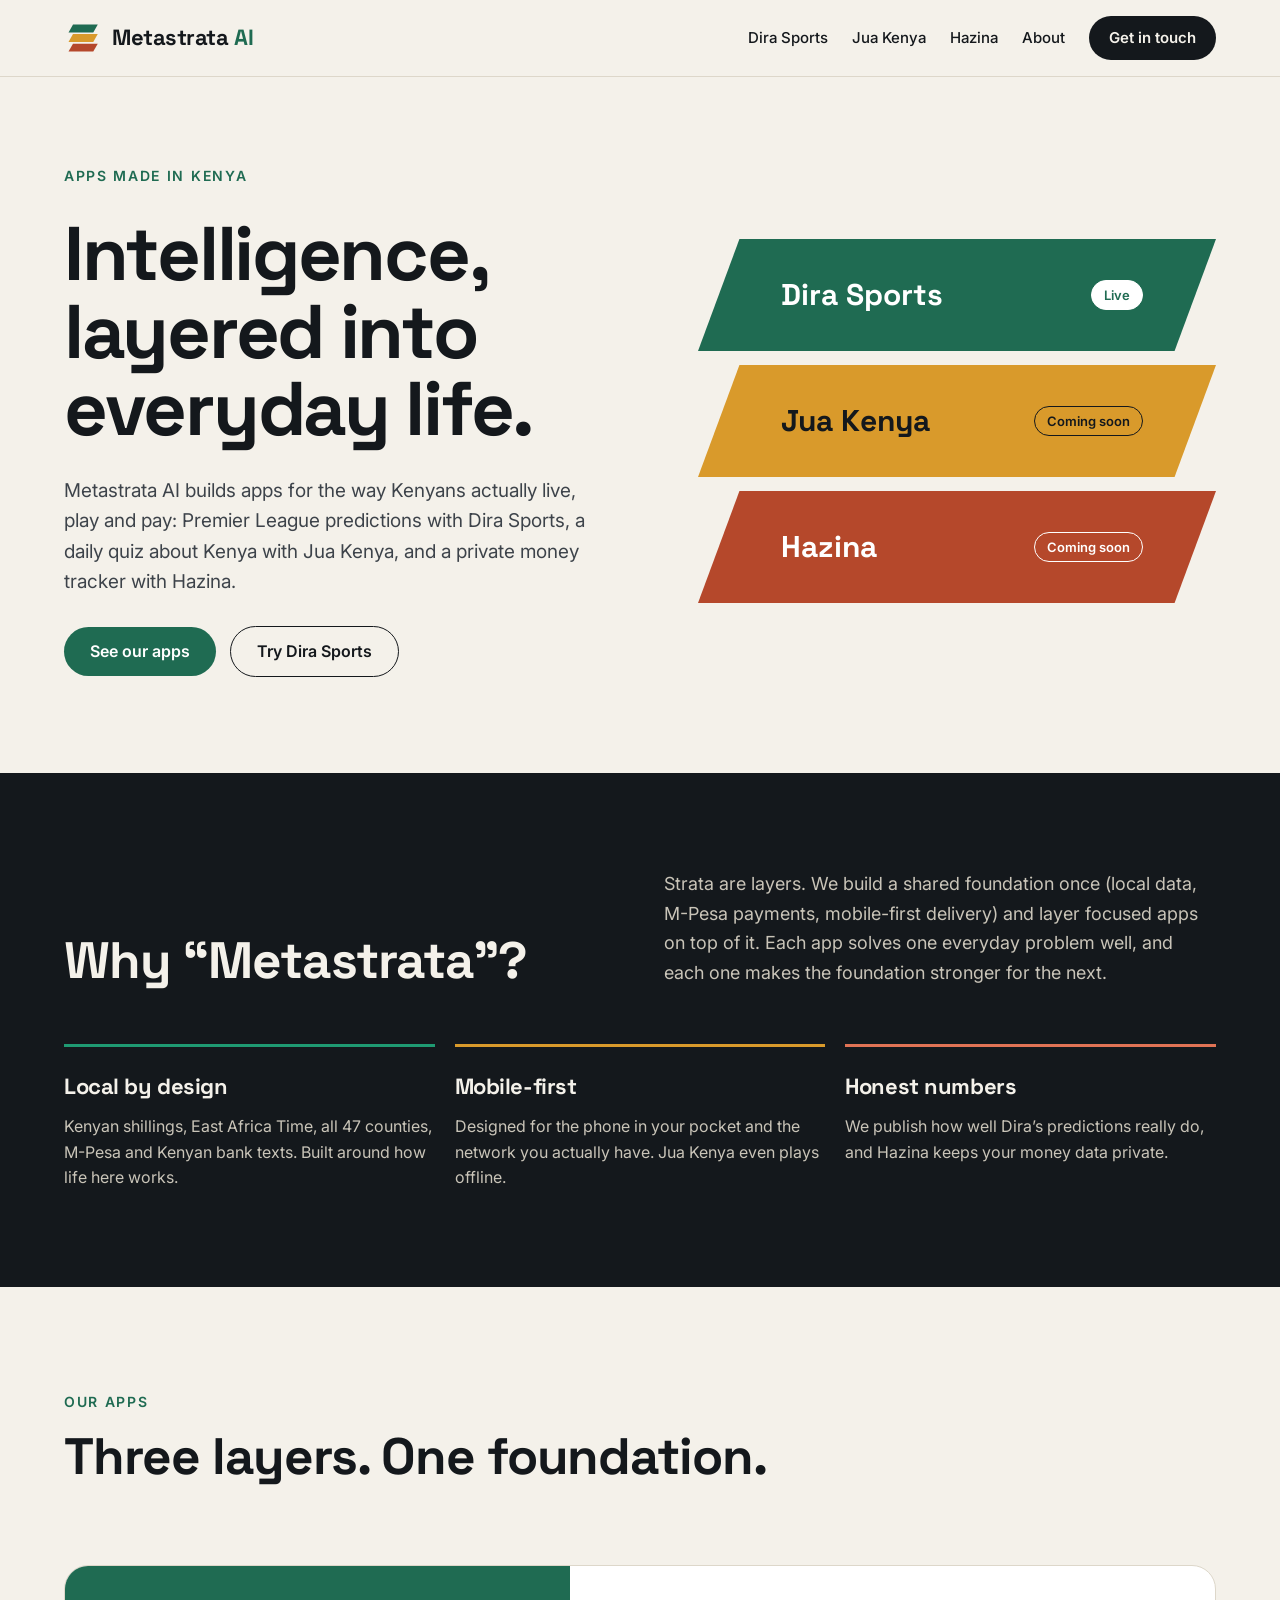
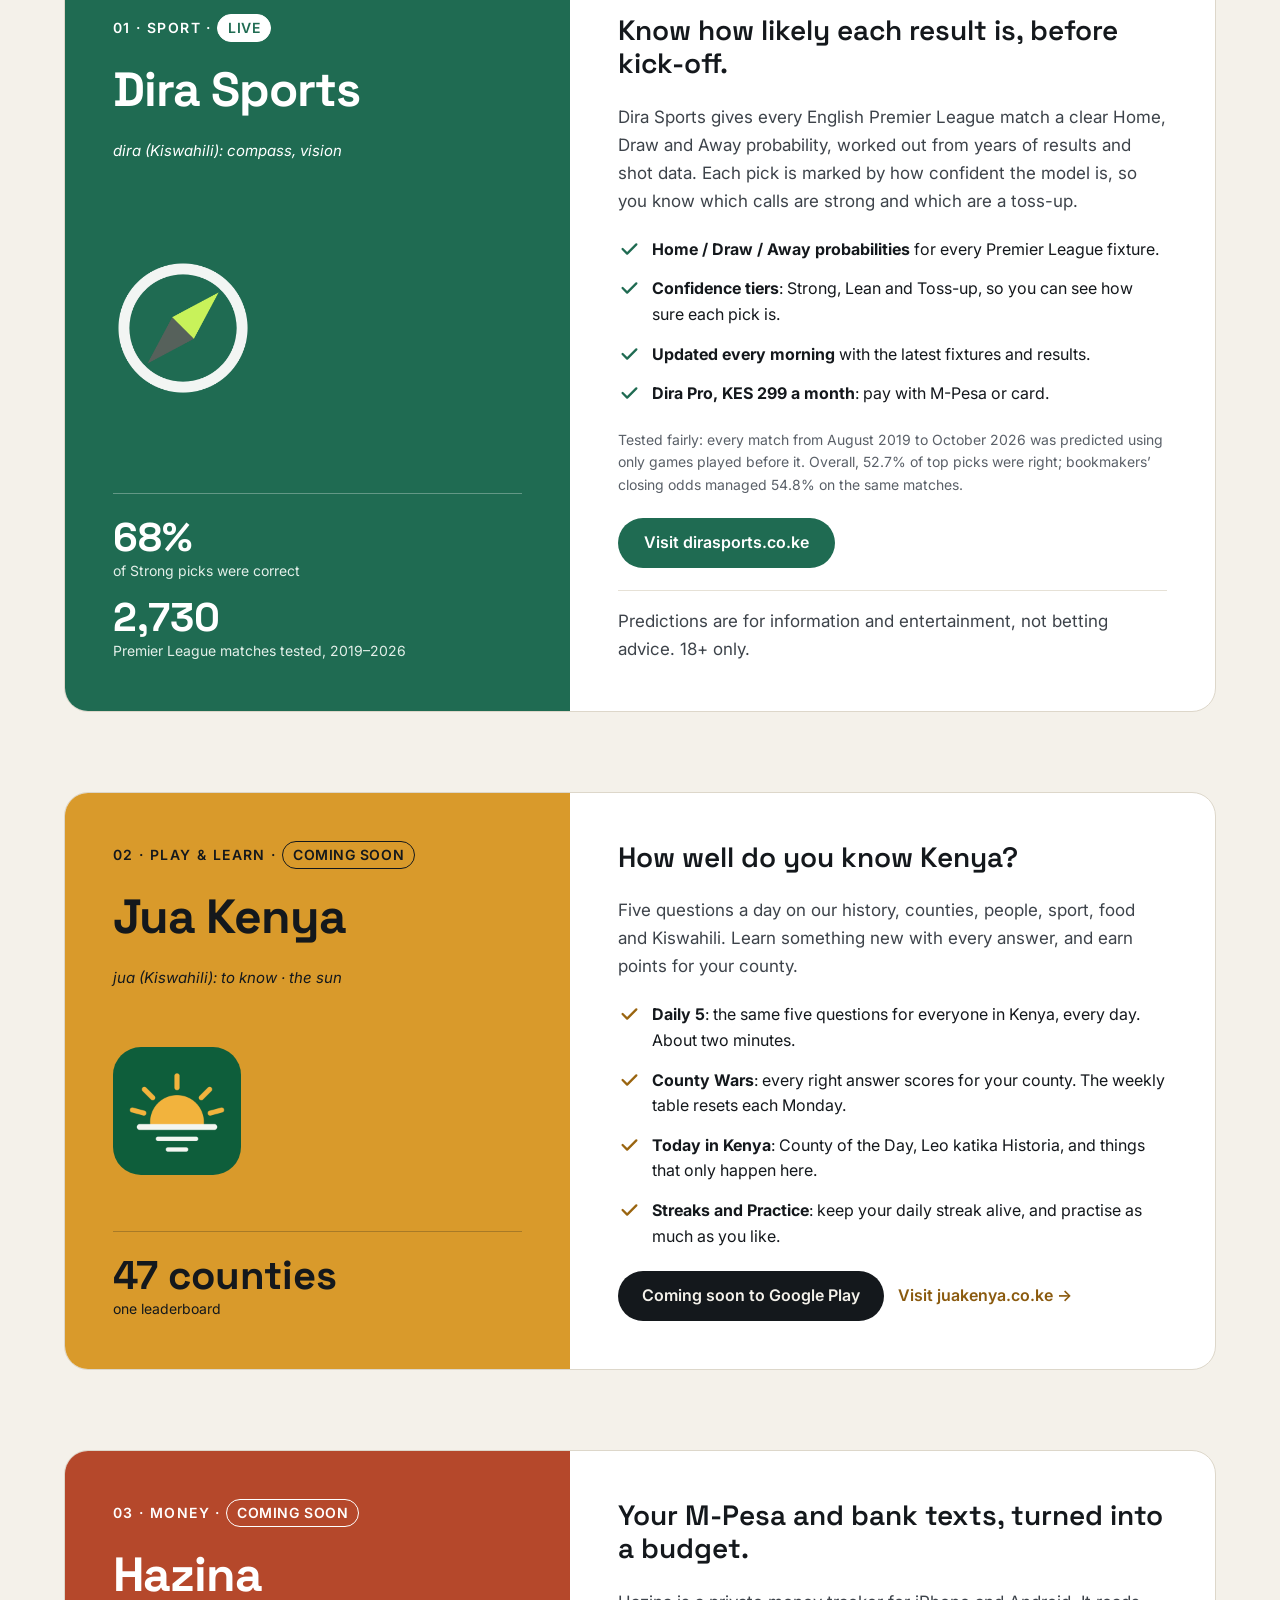
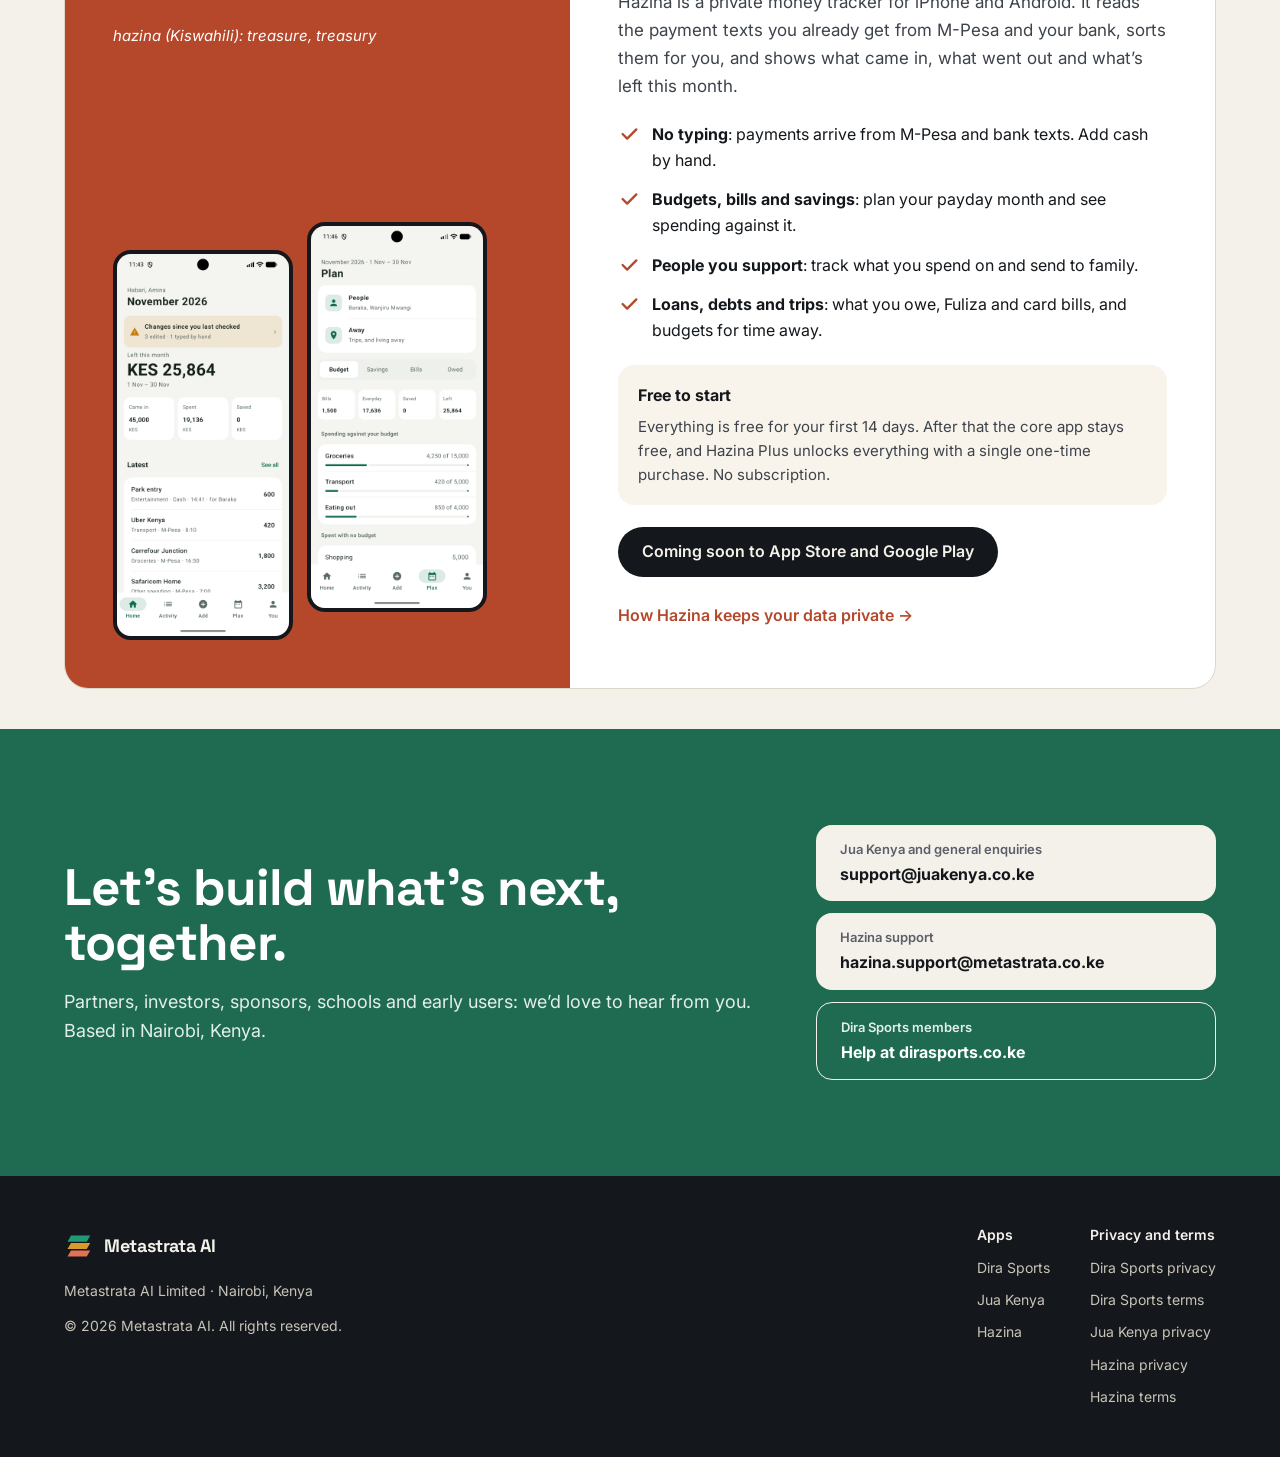
==== index.html @ bf80ac67 "New Metastrata AI homepage: Dira Sports, Jua Kenya and Hazina Co-Authored-By: Claude Opus 5.5 <norep" ====
<!doctype html>
<html lang="en">
<head>
<meta charset="utf-8">
<meta name="viewport" content="width=device-width, initial-scale=1">
<title>Metastrata AI · Apps made in Kenya</title>
<meta name="description" content="Metastrata AI builds apps for the way Kenyans live, play and pay: Dira Sports Premier League predictions, the Jua Kenya daily quiz, and the Hazina money tracker.">
<meta name="theme-color" content="#1F6B52">
<link rel="icon" href="/assets/favicon.svg" type="image/svg+xml">
<link rel="canonical" href="https://metastrata.co.ke/">
<meta property="og:type" content="website">
<meta property="og:site_name" content="Metastrata AI">
<meta property="og:title" content="Metastrata AI · Apps made in Kenya">
<meta property="og:description" content="Dira Sports, Jua Kenya and Hazina: practical apps for everyday life in Kenya.">
<meta property="og:url" content="https://metastrata.co.ke/">
<link rel="preconnect" href="https://fonts.googleapis.com">
<link rel="preconnect" href="https://fonts.gstatic.com" crossorigin>
<link href="https://fonts.googleapis.com/css2?family=Inter:wght@400;500;600&family=Space+Grotesk:wght@500;600;700&display=swap" rel="stylesheet">
<link rel="stylesheet" href="/style.css">
</head>
<body>
<a class="skip" href="#main">Skip to content</a>

<header class="site-header">
  <nav class="wrap nav" aria-label="Main">
    <a class="brand" href="/">
      <svg viewBox="0 0 64 64" width="36" height="36" aria-hidden="true"><polygon points="16,8 60,8 52,22 8,22" fill="#1F6B52"/><polygon points="16,25 60,25 52,39 8,39" fill="#D99A2B"/><polygon points="16,42 60,42 52,56 8,56" fill="#B5482B"/></svg>
      <span>Metastrata<em> AI</em></span>
    </a>
    <div class="nav-links">
      <a class="nav-secondary" href="#dira">Dira Sports</a>
      <a class="nav-secondary" href="#jua">Jua Kenya</a>
      <a class="nav-secondary" href="#hazina">Hazina</a>
      <a class="nav-secondary" href="#about">About</a>
      <a class="btn btn-dark" href="#contact">Get in touch</a>
    </div>
  </nav>
</header>

<main id="main">

<section class="wrap hero">
  <div class="hero-copy">
    <p class="eyebrow">Apps made in Kenya</p>
    <h1>Intelligence, layered into everyday life.</h1>
    <p class="lead">Metastrata AI builds apps for the way Kenyans actually live, play and pay: Premier League predictions with Dira Sports, a daily quiz about Kenya with Jua Kenya, and a private money tracker with Hazina.</p>
    <div class="actions">
      <a class="btn btn-green" href="#products">See our apps</a>
      <a class="btn btn-outline" href="https://www.dirasports.co.ke">Try Dira Sports</a>
    </div>
  </div>
  <nav class="layers" aria-label="Our apps">
    <a class="layer layer-dira" href="#dira"><strong>Dira Sports</strong><small>Live</small></a>
    <a class="layer layer-jua" href="#jua"><strong>Jua Kenya</strong><small>Coming soon</small></a>
    <a class="layer layer-hazina" href="#hazina"><strong>Hazina</strong><small>Coming soon</small></a>
  </nav>
</section>

<section id="about" class="about">
  <div class="wrap">
    <div class="about-top">
      <h2 class="h2">Why “Metastrata”?</h2>
      <p>Strata are layers. We build a shared foundation once (local data, M-Pesa payments, mobile-first delivery) and layer focused apps on top of it. Each app solves one everyday problem well, and each one makes the foundation stronger for the next.</p>
    </div>
    <div class="pillars">
      <div class="pillar" style="border-color:#1F9A72">
        <h3>Local by design</h3>
        <p>Kenyan shillings, East Africa Time, all 47 counties, M-Pesa and Kenyan bank texts. Built around how life here works.</p>
      </div>
      <div class="pillar" style="border-color:#D99A2B">
        <h3>Mobile-first</h3>
        <p>Designed for the phone in your pocket and the network you actually have. Jua Kenya even plays offline.</p>
      </div>
      <div class="pillar" style="border-color:#E07355">
        <h3>Honest numbers</h3>
        <p>We publish how well Dira’s predictions really do, and Hazina keeps your money data private.</p>
      </div>
    </div>
  </div>
</section>

<section id="products" class="wrap products-head">
  <p class="eyebrow">Our apps</p>
  <h2 class="h2">Three layers. One foundation.</h2>
</section>

<section id="dira" class="wrap product dira" aria-labelledby="dira-title">
  <div class="card">
    <div class="card-side">
      <div class="card-title">
        <p class="tag">01 · Sport · <span>Live</span></p>
        <h3 id="dira-title">Dira Sports</h3>
        <p class="meaning">dira (Kiswahili): compass, vision</p>
      </div>
      <img src="/assets/dira-mark.png" alt="Dira Sports compass logo" width="140" height="140">
      <div class="stats">
        <div class="stat"><b>68%</b><span>of Strong picks were correct</span></div>
        <div class="stat"><b>2,730</b><span>Premier League matches tested, 2019–2026</span></div>
      </div>
    </div>
    <div class="card-copy">
      <p class="pitch">Know how likely each result is, before kick-off.</p>
      <p>Dira Sports gives every English Premier League match a clear Home, Draw and Away probability, worked out from years of results and shot data. Each pick is marked by how confident the model is, so you know which calls are strong and which are a toss-up.</p>
      <ul class="ticks">
        <li><svg viewBox="0 0 24 24" width="22" height="22" aria-hidden="true" fill="none" stroke="#1F6B52" stroke-width="2.5" stroke-linecap="round" stroke-linejoin="round"><path d="M5 12l5 5L20 7"/></svg><span><strong>Home / Draw / Away probabilities</strong> for every Premier League fixture.</span></li>
        <li><svg viewBox="0 0 24 24" width="22" height="22" aria-hidden="true" fill="none" stroke="#1F6B52" stroke-width="2.5" stroke-linecap="round" stroke-linejoin="round"><path d="M5 12l5 5L20 7"/></svg><span><strong>Confidence tiers</strong>: Strong, Lean and Toss-up, so you can see how sure each pick is.</span></li>
        <li><svg viewBox="0 0 24 24" width="22" height="22" aria-hidden="true" fill="none" stroke="#1F6B52" stroke-width="2.5" stroke-linecap="round" stroke-linejoin="round"><path d="M5 12l5 5L20 7"/></svg><span><strong>Updated every morning</strong> with the latest fixtures and results.</span></li>
        <li><svg viewBox="0 0 24 24" width="22" height="22" aria-hidden="true" fill="none" stroke="#1F6B52" stroke-width="2.5" stroke-linecap="round" stroke-linejoin="round"><path d="M5 12l5 5L20 7"/></svg><span><strong>Dira Pro, KES 299 a month</strong>: pay with M-Pesa or card.</span></li>
      </ul>
      <p class="fine">Tested fairly: every match from August 2019 to October 2026 was predicted using only games played before it. Overall, 52.7% of top picks were right; bookmakers’ closing odds managed 54.8% on the same matches.</p>
      <div class="actions"><a class="btn btn-green" href="https://www.dirasports.co.ke">Visit dirasports.co.ke</a></div>
      <p class="disclaimer">Predictions are for information and entertainment, not betting advice. 18+ only.</p>
    </div>
  </div>
</section>

<section id="jua" class="wrap product jua" aria-labelledby="jua-title">
  <div class="card">
    <div class="card-side">
      <div class="card-title">
        <p class="tag">02 · Play &amp; learn · <span>Coming soon</span></p>
        <h3 id="jua-title">Jua Kenya</h3>
        <p class="meaning">jua (Kiswahili): to know · the sun</p>
      </div>
      <img src="/assets/jua-icon.png" alt="Jua Kenya app icon: a sun rising over the horizon" width="128" height="128" style="border-radius:28px">
      <div class="stats"><div class="stat"><b>47 counties</b><span>one leaderboard</span></div></div>
    </div>
    <div class="card-copy">
      <p class="pitch">How well do you know Kenya?</p>
      <p>Five questions a day on our history, counties, people, sport, food and Kiswahili. Learn something new with every answer, and earn points for your county.</p>
      <ul class="ticks">
        <li><svg viewBox="0 0 24 24" width="22" height="22" aria-hidden="true" fill="none" stroke="#9A6510" stroke-width="2.5" stroke-linecap="round" stroke-linejoin="round"><path d="M5 12l5 5L20 7"/></svg><span><strong>Daily 5</strong>: the same five questions for everyone in Kenya, every day. About two minutes.</span></li>
        <li><svg viewBox="0 0 24 24" width="22" height="22" aria-hidden="true" fill="none" stroke="#9A6510" stroke-width="2.5" stroke-linecap="round" stroke-linejoin="round"><path d="M5 12l5 5L20 7"/></svg><span><strong>County Wars</strong>: every right answer scores for your county. The weekly table resets each Monday.</span></li>
        <li><svg viewBox="0 0 24 24" width="22" height="22" aria-hidden="true" fill="none" stroke="#9A6510" stroke-width="2.5" stroke-linecap="round" stroke-linejoin="round"><path d="M5 12l5 5L20 7"/></svg><span><strong>Today in Kenya</strong>: County of the Day, Leo katika Historia, and things that only happen here.</span></li>
        <li><svg viewBox="0 0 24 24" width="22" height="22" aria-hidden="true" fill="none" stroke="#9A6510" stroke-width="2.5" stroke-linecap="round" stroke-linejoin="round"><path d="M5 12l5 5L20 7"/></svg><span><strong>Streaks and Practice</strong>: keep your daily streak alive, and practise as much as you like.</span></li>
      </ul>
      <div class="actions">
        <span class="pill-static">Coming soon to Google Play</span>
        <a class="link-arrow" href="https://juakenya.co.ke">Visit juakenya.co.ke →</a>
      </div>
    </div>
  </div>
</section>

<section id="hazina" class="wrap product hazina" aria-labelledby="hazina-title">
  <div class="card">
    <div class="card-side">
      <div class="card-title">
        <p class="tag">03 · Money · <span>Coming soon</span></p>
        <h3 id="hazina-title">Hazina</h3>
        <p class="meaning">hazina (Kiswahili): treasure, treasury</p>
      </div>
      <div class="phones">
        <img src="/assets/hazina-home.png" alt="Hazina home screen: money left this month, money in, spent and saved, and the latest payments" width="450" height="1000" loading="lazy">
        <img src="/assets/hazina-plan.png" alt="Hazina plan screen: spending against budgets for groceries, transport and eating out" width="450" height="1000" loading="lazy">
      </div>
    </div>
    <div class="card-copy">
      <p class="pitch">Your M-Pesa and bank texts, turned into a budget.</p>
      <p>Hazina is a private money tracker for iPhone and Android. It reads the payment texts you already get from M-Pesa and your bank, sorts them for you, and shows what came in, what went out and what’s left this month.</p>
      <ul class="ticks">
        <li><svg viewBox="0 0 24 24" width="22" height="22" aria-hidden="true" fill="none" stroke="#B5482B" stroke-width="2.5" stroke-linecap="round" stroke-linejoin="round"><path d="M5 12l5 5L20 7"/></svg><span><strong>No typing</strong>: payments arrive from M-Pesa and bank texts. Add cash by hand.</span></li>
        <li><svg viewBox="0 0 24 24" width="22" height="22" aria-hidden="true" fill="none" stroke="#B5482B" stroke-width="2.5" stroke-linecap="round" stroke-linejoin="round"><path d="M5 12l5 5L20 7"/></svg><span><strong>Budgets, bills and savings</strong>: plan your payday month and see spending against it.</span></li>
        <li><svg viewBox="0 0 24 24" width="22" height="22" aria-hidden="true" fill="none" stroke="#B5482B" stroke-width="2.5" stroke-linecap="round" stroke-linejoin="round"><path d="M5 12l5 5L20 7"/></svg><span><strong>People you support</strong>: track what you spend on and send to family.</span></li>
        <li><svg viewBox="0 0 24 24" width="22" height="22" aria-hidden="true" fill="none" stroke="#B5482B" stroke-width="2.5" stroke-linecap="round" stroke-linejoin="round"><path d="M5 12l5 5L20 7"/></svg><span><strong>Loans, debts and trips</strong>: what you owe, Fuliza and card bills, and budgets for time away.</span></li>
      </ul>
      <div class="note-box">
        <p><strong>Free to start</strong></p>
        <p>Everything is free for your first 14 days. After that the core app stays free, and Hazina Plus unlocks everything with a single one-time purchase. No subscription.</p>
      </div>
      <div class="actions">
        <span class="pill-static">Coming soon to App Store and Google Play</span>
        <a class="link-arrow" href="/hazina/privacy/">How Hazina keeps your data private →</a>
      </div>
    </div>
  </div>
</section>

<section id="contact" class="contact">
  <div class="wrap">
    <div class="contact-copy">
      <h2 class="h2">Let’s build what’s next, together.</h2>
      <p>Partners, investors, sponsors, schools and early users: we’d love to hear from you. Based in Nairobi, Kenya.</p>
    </div>
    <div class="contact-list">
      <a class="contact-item" href="mailto:support@juakenya.co.ke"><span>Jua Kenya and general enquiries</span><b>support@juakenya.co.ke</b></a>
      <a class="contact-item" href="mailto:hazina.support@metastrata.co.ke"><span>Hazina support</span><b>hazina.support@metastrata.co.ke</b></a>
      <a class="contact-item ghost" href="https://www.dirasports.co.ke"><span>Dira Sports members</span><b>Help at dirasports.co.ke</b></a>
    </div>
  </div>
</section>

</main>

<footer class="site-footer">
  <div class="wrap">
    <div class="foot-col foot-brand">
      <a class="brand" href="/">
        <svg viewBox="0 0 64 64" width="28" height="28" aria-hidden="true"><polygon points="16,8 60,8 52,22 8,22" fill="#1F9A72"/><polygon points="16,25 60,25 52,39 8,39" fill="#D99A2B"/><polygon points="16,42 60,42 52,56 8,56" fill="#E07355"/></svg>
        <span>Metastrata AI</span>
      </a>
      <p>Metastrata AI Limited · Nairobi, Kenya</p>
      <p>© <span id="year">2026</span> Metastrata AI. All rights reserved.</p>
    </div>
    <nav class="foot-col" aria-label="Apps">
      <h2>Apps</h2>
      <a href="https://www.dirasports.co.ke">Dira Sports</a>
      <a href="https://juakenya.co.ke">Jua Kenya</a>
      <a href="#hazina">Hazina</a>
    </nav>
    <nav class="foot-col" aria-label="Privacy and terms">
      <h2>Privacy and terms</h2>
      <a href="https://www.dirasports.co.ke/privacy">Dira Sports privacy</a>
      <a href="https://www.dirasports.co.ke/terms">Dira Sports terms</a>
      <a href="https://juakenya.co.ke/privacy">Jua Kenya privacy</a>
      <a href="/hazina/privacy/">Hazina privacy</a>
      <a href="/hazina/terms/">Hazina terms</a>
    </nav>
  </div>
</footer>

<script>document.getElementById('year').textContent = new Date().getFullYear();</script>
</body>
</html>
---- style.css ----
:root {
  --ink: #14181C;
  --body: #3D434A;
  --muted: #5A6068;
  --paper: #F4F1EA;
  --card: #FFFFFF;
  --line: #DDD7CA;
  --green: #1F6B52;
  --green-light: #1F9A72;
  --amber: #D99A2B;
  --amber-ink: #8A5A0E;
  --clay: #B5482B;
  --clay-light: #E07355;
  --night: #14181C;
  --night-text: #C9C4B8;
  --mint: #E3EFE9;
  --display: "Space Grotesk", system-ui, sans-serif;
}

* { box-sizing: border-box; }
html { scroll-behavior: smooth; }
body {
  margin: 0;
  background: var(--paper);
  color: var(--ink);
  font: 16px/1.6 Inter, system-ui, -apple-system, "Segoe UI", Roboto, sans-serif;
  -webkit-font-smoothing: antialiased;
}
img { max-width: 100%; display: block; }
a { color: var(--ink); }
a:hover { color: var(--green); }
h1, h2, h3 { font-family: var(--display); margin: 0; letter-spacing: -0.02em; }
p { margin: 0; }
:focus-visible { outline: 3px solid var(--amber); outline-offset: 3px; }

.wrap { max-width: 1200px; margin: 0 auto; padding-left: 24px; padding-right: 24px; }
.eyebrow { font-size: 14px; font-weight: 600; letter-spacing: 0.12em; text-transform: uppercase; color: var(--green); }
.h2 { font-weight: 700; font-size: clamp(34px, 4vw, 52px); line-height: 1.08; }

.skip { position: absolute; left: -9999px; top: 8px; background: var(--ink); color: var(--paper); padding: 10px 16px; border-radius: 8px; z-index: 10; }
.skip:focus { left: 16px; }

/* Buttons */
.btn { display: inline-flex; align-items: center; min-height: 48px; padding: 12px 26px; border-radius: 999px; font-weight: 600; text-decoration: none; }
.btn-green { background: var(--green); color: #fff; }
.btn-green:hover { background: #18573F; color: #fff; }
.btn-outline { border: 1.5px solid var(--ink); }
.btn-dark { background: var(--ink); color: var(--paper); }
.btn-dark:hover { color: #fff; background: #000; }
.pill-static { display: inline-flex; align-items: center; min-height: 48px; padding: 12px 24px; border-radius: 999px; font-weight: 600; background: var(--ink); color: var(--paper); }
.link-arrow { font-weight: 600; text-decoration: none; padding: 12px 0; }

/* Header */
.site-header { border-bottom: 1px solid var(--line); }
.nav { display: flex; flex-wrap: wrap; align-items: center; justify-content: space-between; gap: 16px; padding-top: 16px; padding-bottom: 16px; }
.brand { display: flex; align-items: center; gap: 12px; text-decoration: none; min-height: 44px; }
.brand span { font-family: var(--display); font-weight: 700; font-size: 22px; letter-spacing: -0.02em; }
.brand em { font-style: normal; color: var(--green); }
.nav-links { display: flex; flex-wrap: wrap; align-items: center; gap: 24px; font-size: 15px; font-weight: 500; }
.nav-links a { text-decoration: none; }
.nav-links .btn { min-height: 44px; padding: 10px 20px; }

/* Hero */
.hero { display: flex; flex-wrap: wrap; align-items: center; gap: 56px; padding-top: 88px; padding-bottom: 96px; }
.hero-copy { flex: 1 1 480px; min-width: 0; display: flex; flex-direction: column; gap: 28px; }
.hero h1 { font-weight: 700; font-size: clamp(44px, 6vw, 76px); line-height: 1.02; letter-spacing: -0.03em; }
.lead { font-size: 19px; color: var(--body); max-width: 540px; }
.actions { display: flex; flex-wrap: wrap; gap: 14px; align-items: center; }
.layers { flex: 1 1 420px; min-width: 0; display: flex; flex-direction: column; gap: 14px; }
.layer {
  display: flex; justify-content: space-between; align-items: center; gap: 12px;
  padding: 32px 14% 32px 16%; text-decoration: none;
  clip-path: polygon(8% 0, 100% 0, 92% 100%, 0 100%);
  transition: transform .2s ease;
}
.layer:hover { transform: translateX(6px); }
.layer strong { font-family: var(--display); font-weight: 700; font-size: 30px; }
.layer small { font-size: 13px; font-weight: 600; padding: 4px 12px; border-radius: 999px; border: 1.5px solid currentColor; white-space: nowrap; }
.layer-dira, .layer-dira:hover { background: var(--green); color: #fff; }
.layer-dira small { background: #fff; color: var(--green); border-color: #fff; }
.layer-jua, .layer-jua:hover { background: var(--amber); color: var(--ink); }
.layer-hazina, .layer-hazina:hover { background: var(--clay); color: #fff; }

/* About */
.about { background: var(--night); color: var(--paper); }
.about .wrap { padding-top: 96px; padding-bottom: 96px; display: flex; flex-direction: column; gap: 56px; }
.about-top { display: flex; flex-wrap: wrap; gap: 48px; align-items: flex-end; }
.about-top > * { flex: 1 1 420px; }
.about-top p { font-size: 18px; line-height: 1.65; color: var(--night-text); }
.pillars { display: flex; flex-wrap: wrap; gap: 20px; }
.pillar { flex: 1 1 280px; border-top: 3px solid; padding-top: 22px; display: flex; flex-direction: column; gap: 10px; }
.pillar h3 { font-size: 22px; }
.pillar p { color: var(--night-text); }

/* Products */
.products-head { padding-top: 104px; padding-bottom: 40px; display: flex; flex-direction: column; gap: 16px; }
.product { padding-top: 40px; padding-bottom: 40px; scroll-margin-top: 16px; }
.product:last-of-type { padding-bottom: 104px; }
.card { display: flex; flex-wrap: wrap; border-radius: 24px; overflow: hidden; background: var(--card); border: 1px solid var(--line); }
.card-side { flex: 1 1 380px; min-width: 0; padding: 48px; display: flex; flex-direction: column; justify-content: space-between; gap: 40px; }
.card-side .tag { font-size: 14px; font-weight: 600; letter-spacing: 0.1em; text-transform: uppercase; }
.card-side .tag span { display: inline-block; padding: 2px 10px; border-radius: 999px; border: 1.5px solid currentColor; letter-spacing: 0.04em; }
.card-side h3 { font-weight: 700; font-size: 48px; }
.card-side .meaning { font-size: 15px; font-style: italic; }
.card-title { display: flex; flex-direction: column; gap: 10px; }
.stat { display: flex; flex-direction: column; gap: 2px; }
.stat b { font-family: var(--display); font-weight: 700; font-size: 40px; line-height: 1; }
.stat span { font-size: 14px; }
.stats { display: flex; flex-direction: column; gap: 16px; padding-top: 24px; border-top: 1px solid rgba(255,255,255,.3); }
.card-copy { flex: 1 1 520px; min-width: 0; padding: 48px; display: flex; flex-direction: column; gap: 22px; }
.card-copy .pitch { font-family: var(--display); font-weight: 600; font-size: 28px; line-height: 1.2; }
.card-copy > p:not(.pitch):not(.fine) { font-size: 17px; line-height: 1.65; color: var(--body); }
.ticks { margin: 0; padding: 0; list-style: none; display: flex; flex-direction: column; gap: 14px; }
.ticks li { display: flex; gap: 12px; align-items: flex-start; }
.ticks svg { flex: none; margin-top: 1px; }
.fine { font-size: 14px; color: var(--muted); }
.disclaimer { font-size: 13px; color: var(--muted); border-top: 1px solid #E6E1D6; padding-top: 16px; }
.note-box { background: #F8F4EC; border-radius: 16px; padding: 18px 20px; display: flex; flex-direction: column; gap: 6px; }
.note-box p:last-child { font-size: 15px; color: var(--body); }

.dira .card-side { background: var(--green); color: #fff; }
.dira .card-side .tag span { background: #fff; color: var(--green); border-color: #fff; }
.dira .stat span { color: var(--mint); }
.jua .card-side { background: var(--amber); color: var(--ink); }
.jua .stats { border-top-color: rgba(20,24,28,.25); }
.jua .link-arrow { color: var(--amber-ink); }
.hazina .card-side { background: var(--clay); color: #fff; gap: 32px; }
.hazina .link-arrow { color: var(--clay); }
.phones { display: flex; gap: 14px; align-items: flex-end; }
.phones img { width: 48%; max-width: 180px; height: auto; border-radius: 18px; border: 4px solid var(--ink); background: var(--ink); }
.phones img + img { margin-bottom: 28px; }

/* Contact */
.contact { background: var(--green); color: #fff; }
.contact .wrap { padding-top: 96px; padding-bottom: 96px; display: flex; flex-wrap: wrap; gap: 48px; align-items: center; justify-content: space-between; }
.contact-copy { flex: 1 1 520px; min-width: 0; display: flex; flex-direction: column; gap: 18px; }
.contact-copy p { font-size: 18px; color: var(--mint); }
.contact-list { flex: 0 1 400px; min-width: 0; display: flex; flex-direction: column; gap: 12px; }
.contact-item { display: flex; flex-direction: column; gap: 2px; padding: 14px 24px; border-radius: 16px; text-decoration: none; background: var(--paper); color: var(--ink); }
.contact-item:hover { background: #fff; color: var(--ink); }
.contact-item span { font-size: 13px; font-weight: 600; color: var(--muted); }
.contact-item b { overflow-wrap: anywhere; }
.contact-item.ghost { background: transparent; border: 1.5px solid var(--paper); color: #fff; }
.contact-item.ghost:hover { background: rgba(255,255,255,.08); color: #fff; }
.contact-item.ghost span { color: var(--mint); }

/* Footer */
.site-footer { background: var(--night); color: var(--night-text); font-size: 14px; }
.site-footer .wrap { padding-top: 48px; padding-bottom: 48px; display: flex; flex-wrap: wrap; gap: 40px; justify-content: space-between; }
.site-footer a { color: var(--night-text); text-decoration: none; }
.site-footer a:hover { color: #fff; text-decoration: underline; }
.foot-col { display: flex; flex-direction: column; gap: 10px; }
.foot-col h2 { font-family: inherit; font-size: 14px; font-weight: 600; letter-spacing: 0; color: var(--paper); }
.foot-brand { flex: 1 1 260px; gap: 12px; }
.foot-brand .brand span { font-size: 18px; color: var(--paper); }

@media (max-width: 760px) {
  .nav-links .nav-secondary { display: none; }
  .hero { padding-top: 56px; padding-bottom: 64px; gap: 40px; }
  .card-side, .card-copy { padding: 28px 22px; }
  .card-side h3 { font-size: 40px; }
  .card-copy .pitch { font-size: 24px; }
  .layer { padding-top: 24px; padding-bottom: 24px; }
  .layer strong { font-size: 24px; }
  .about .wrap, .contact .wrap { padding-top: 64px; padding-bottom: 64px; }
  .products-head { padding-top: 72px; }
}

@media (prefers-reduced-motion: reduce) {
  html { scroll-behavior: auto; }
  .layer { transition: none; }
}
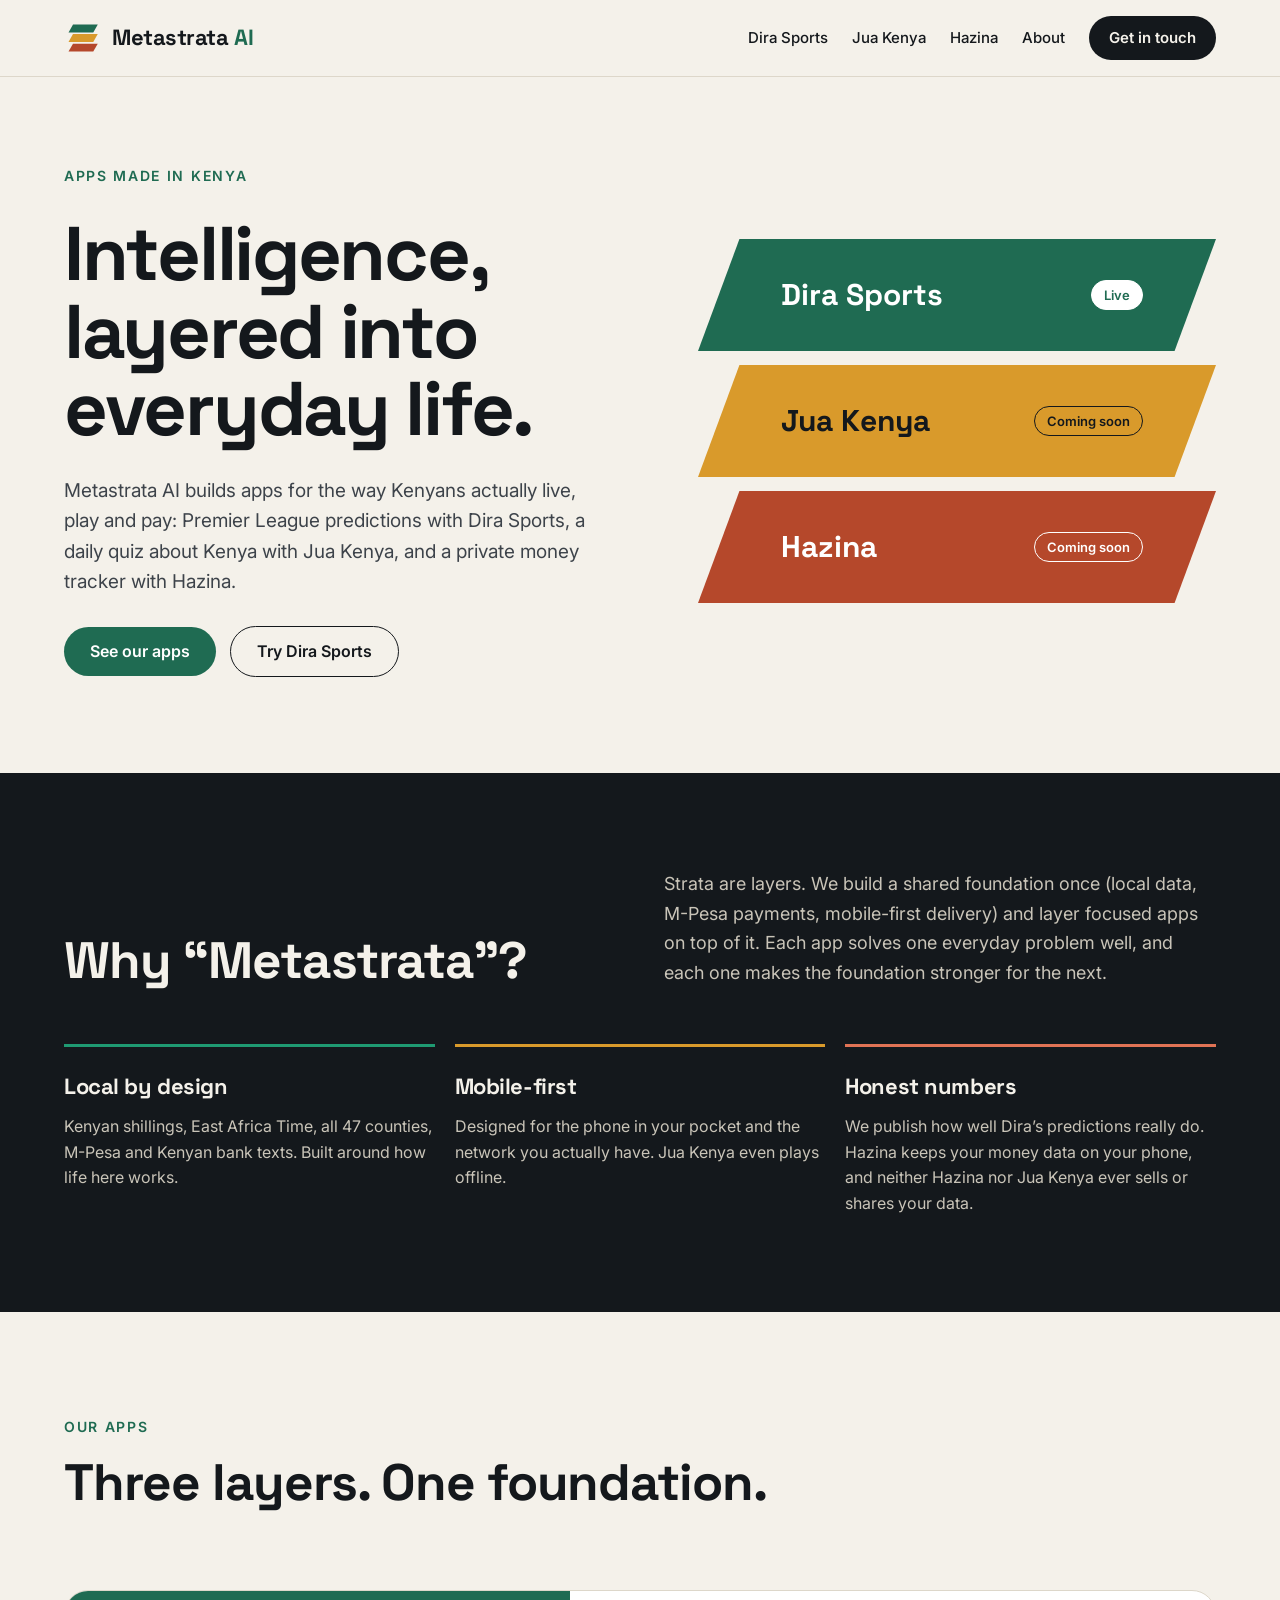
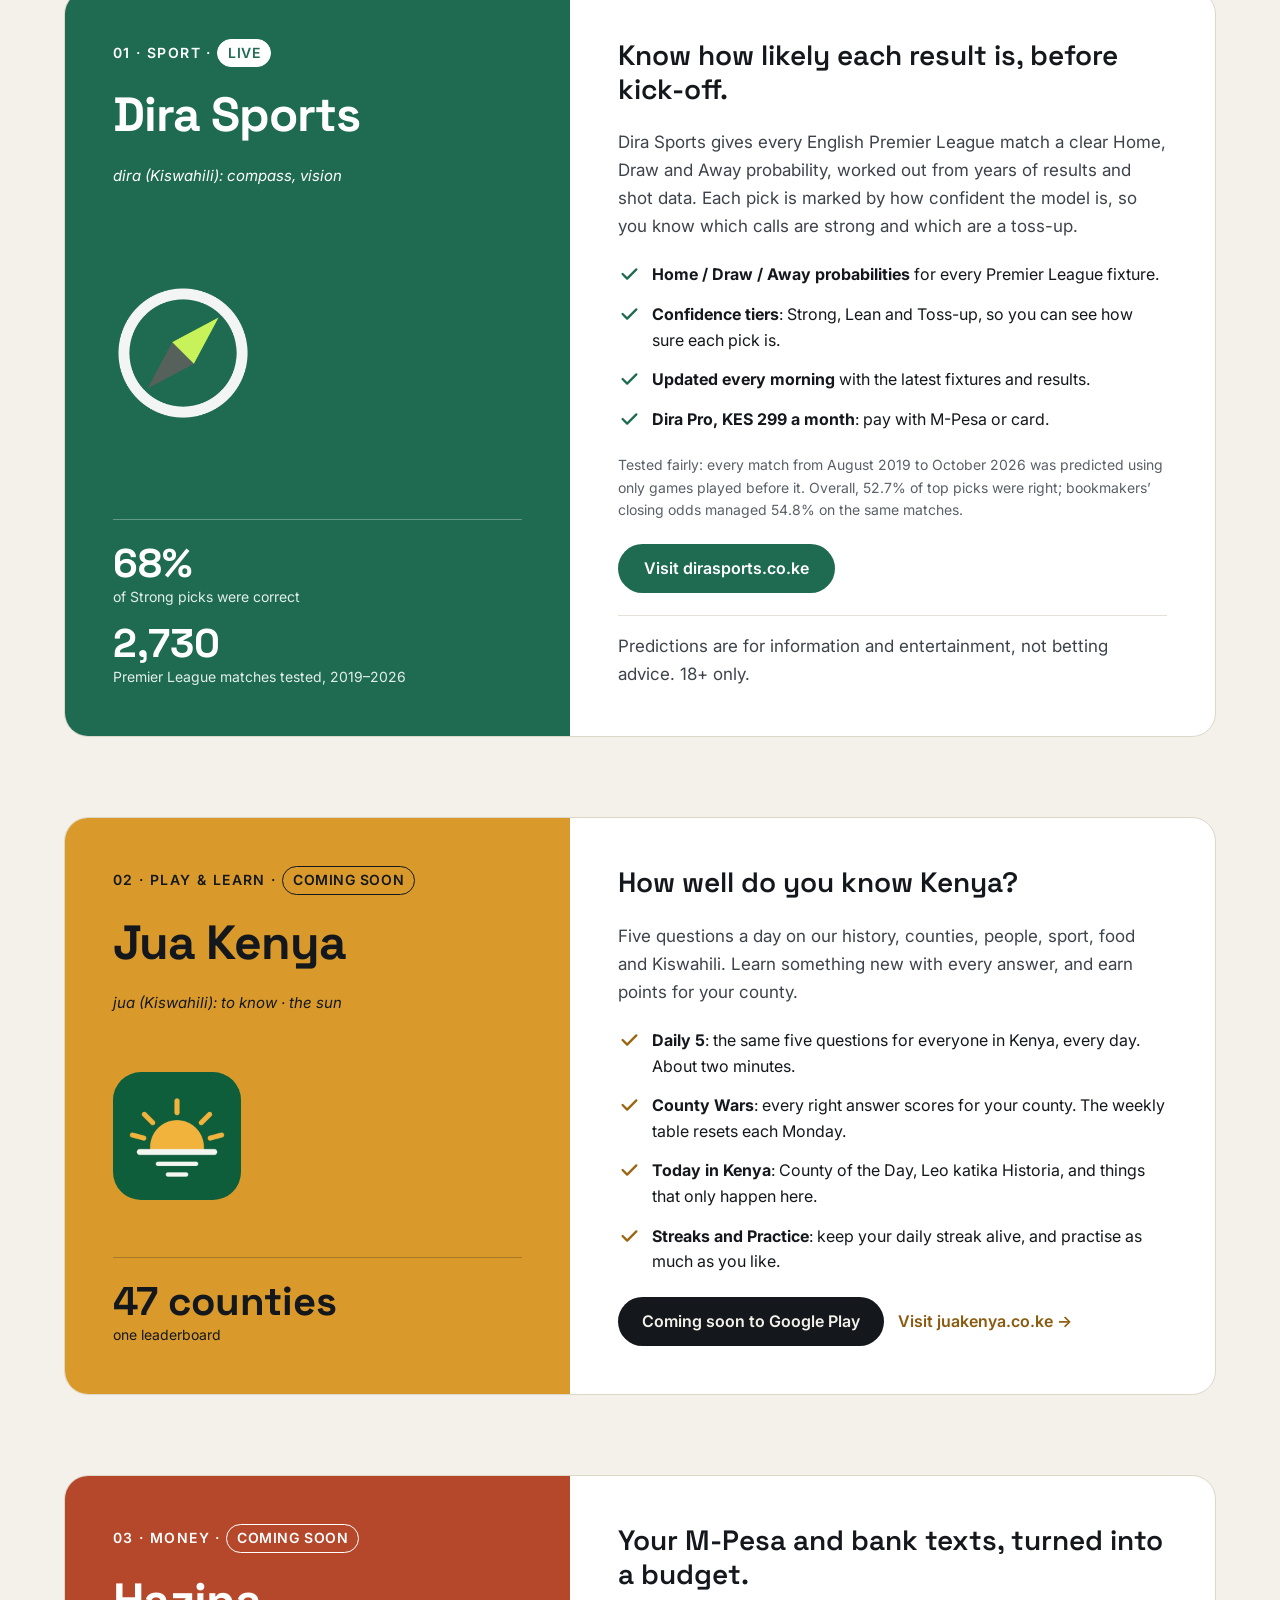
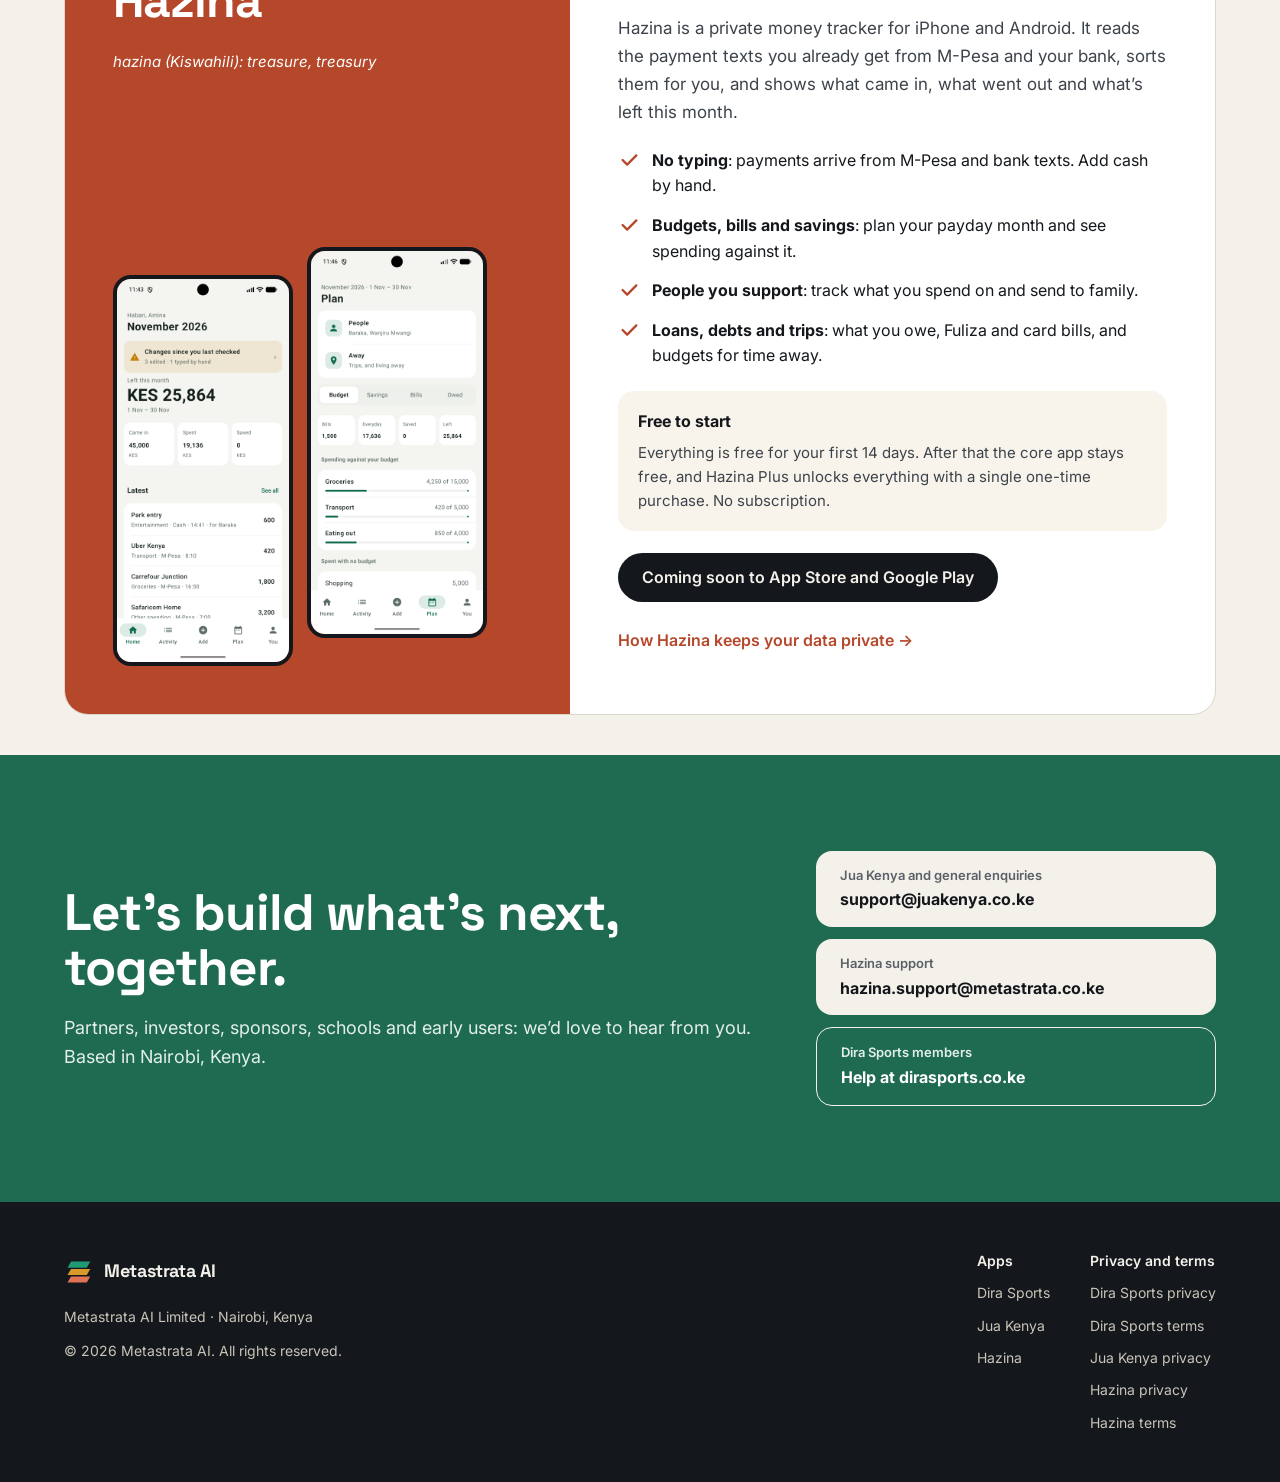
==== commit 82372b22: "Homepage: precise data-privacy wording Co-Authored-By: Claude Opus 5.5 <noreply@anthropic.com>" ====
--- a/index.html
+++ b/index.html
@@ -73,7 +73,7 @@
       </div>
       <div class="pillar" style="border-color:#E07355">
         <h3>Honest numbers</h3>
-        <p>We publish how well Dira’s predictions really do, and Hazina keeps your money data private.</p>
+        <p>We publish how well Dira’s predictions really do. Hazina keeps your money data on your phone, and neither Hazina nor Jua Kenya ever sells or shares your data.</p>
       </div>
     </div>
   </div>
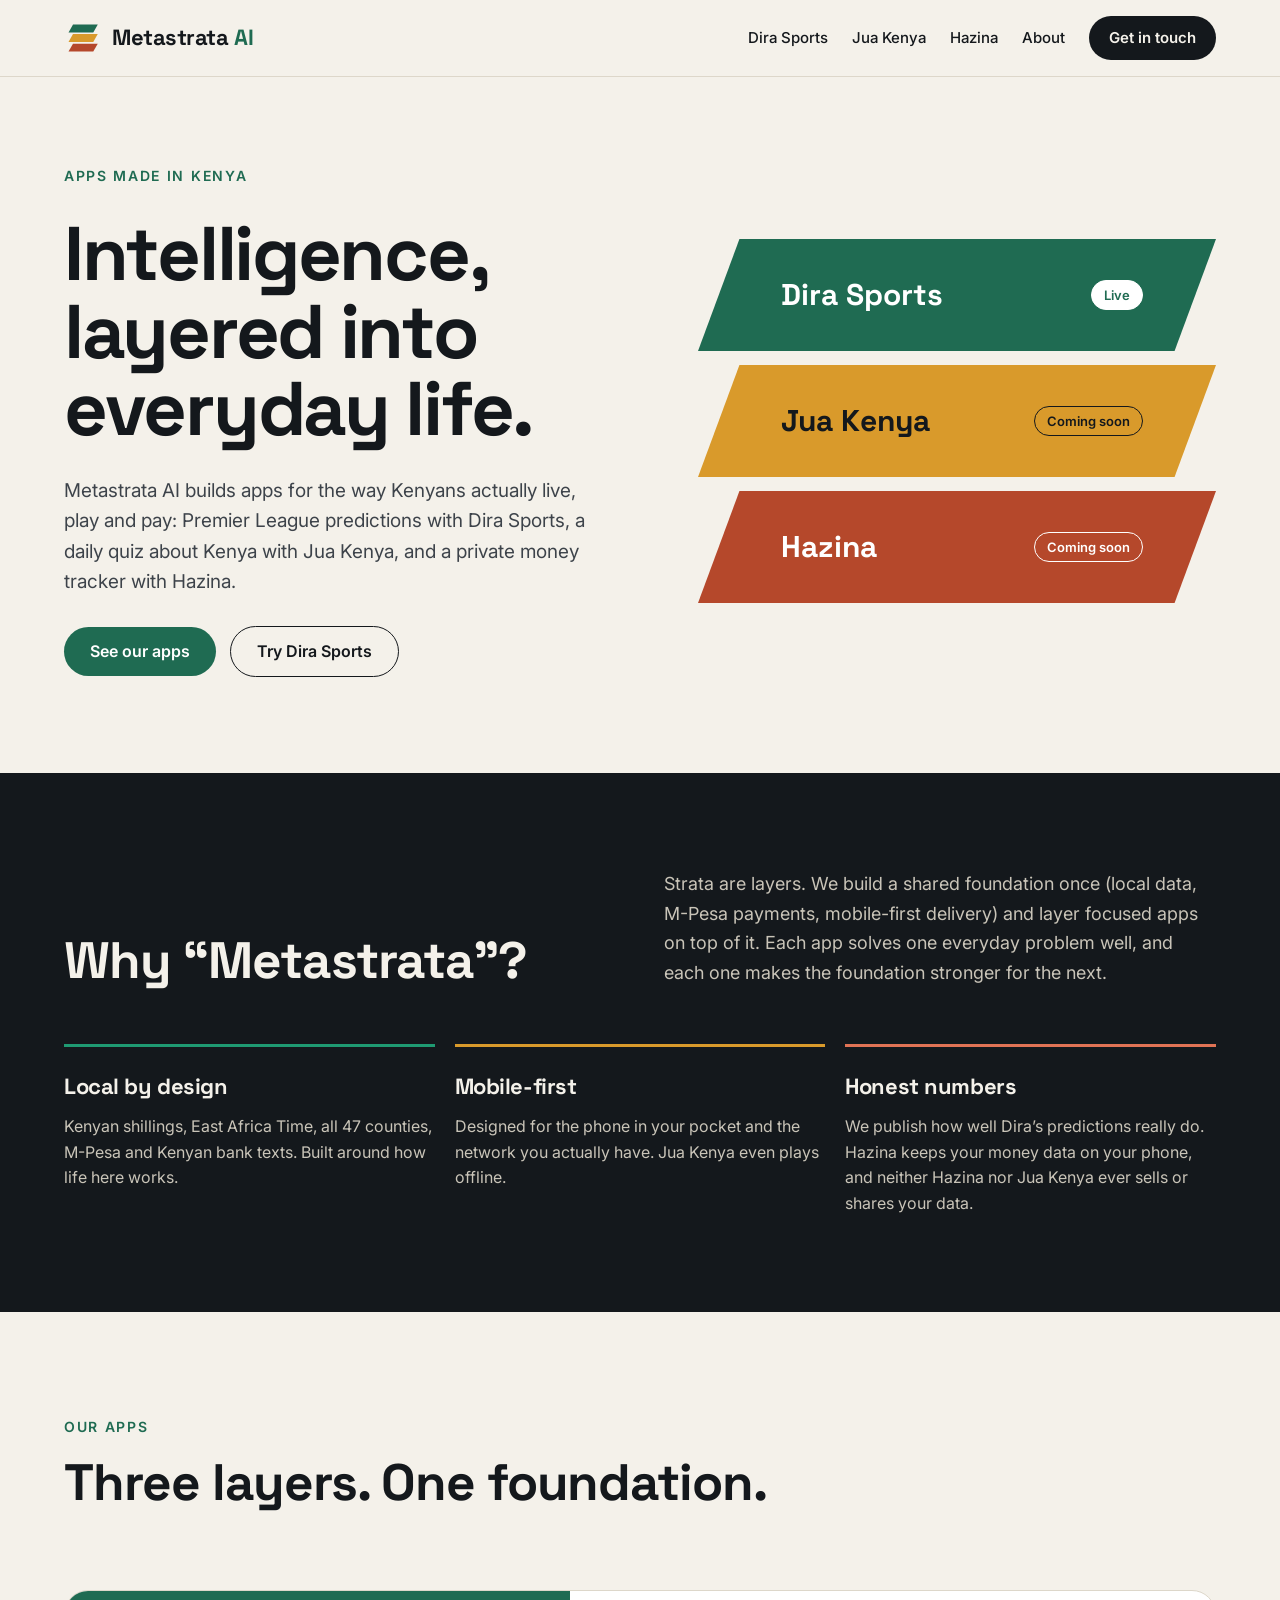
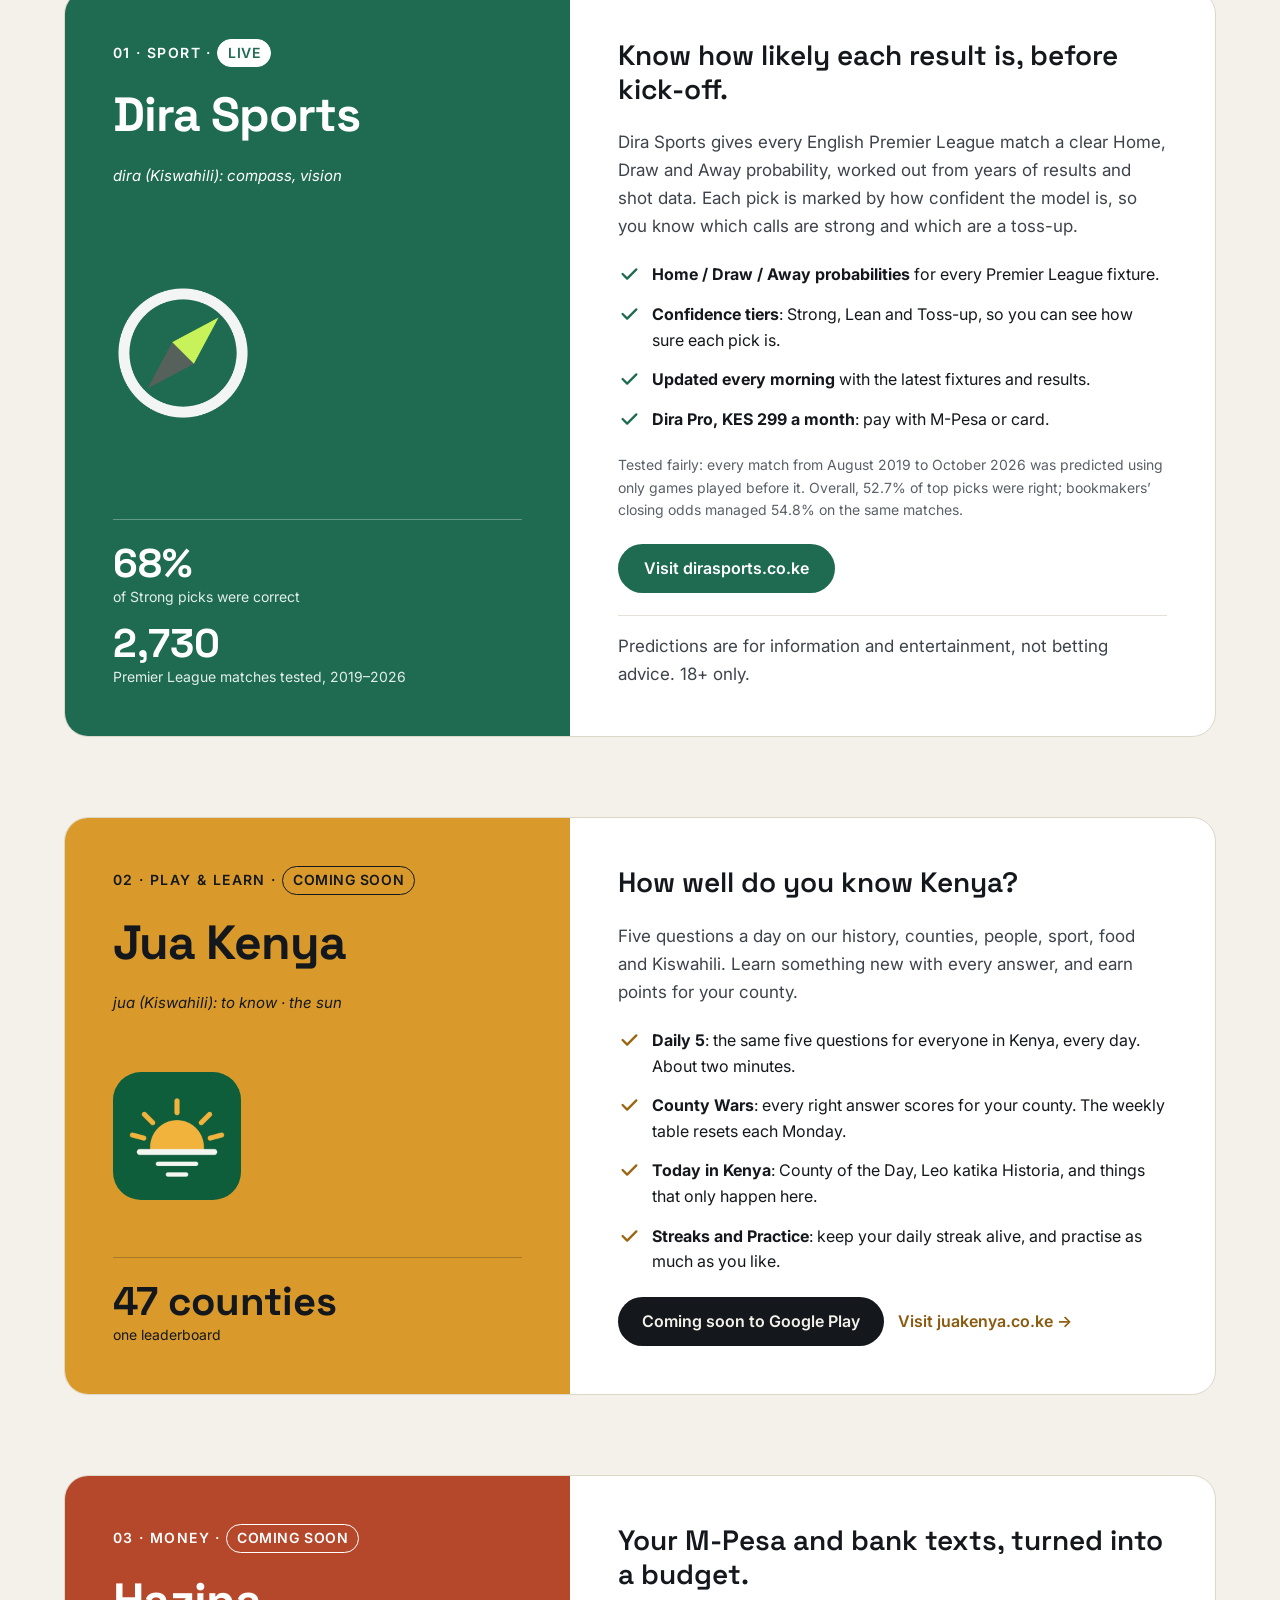
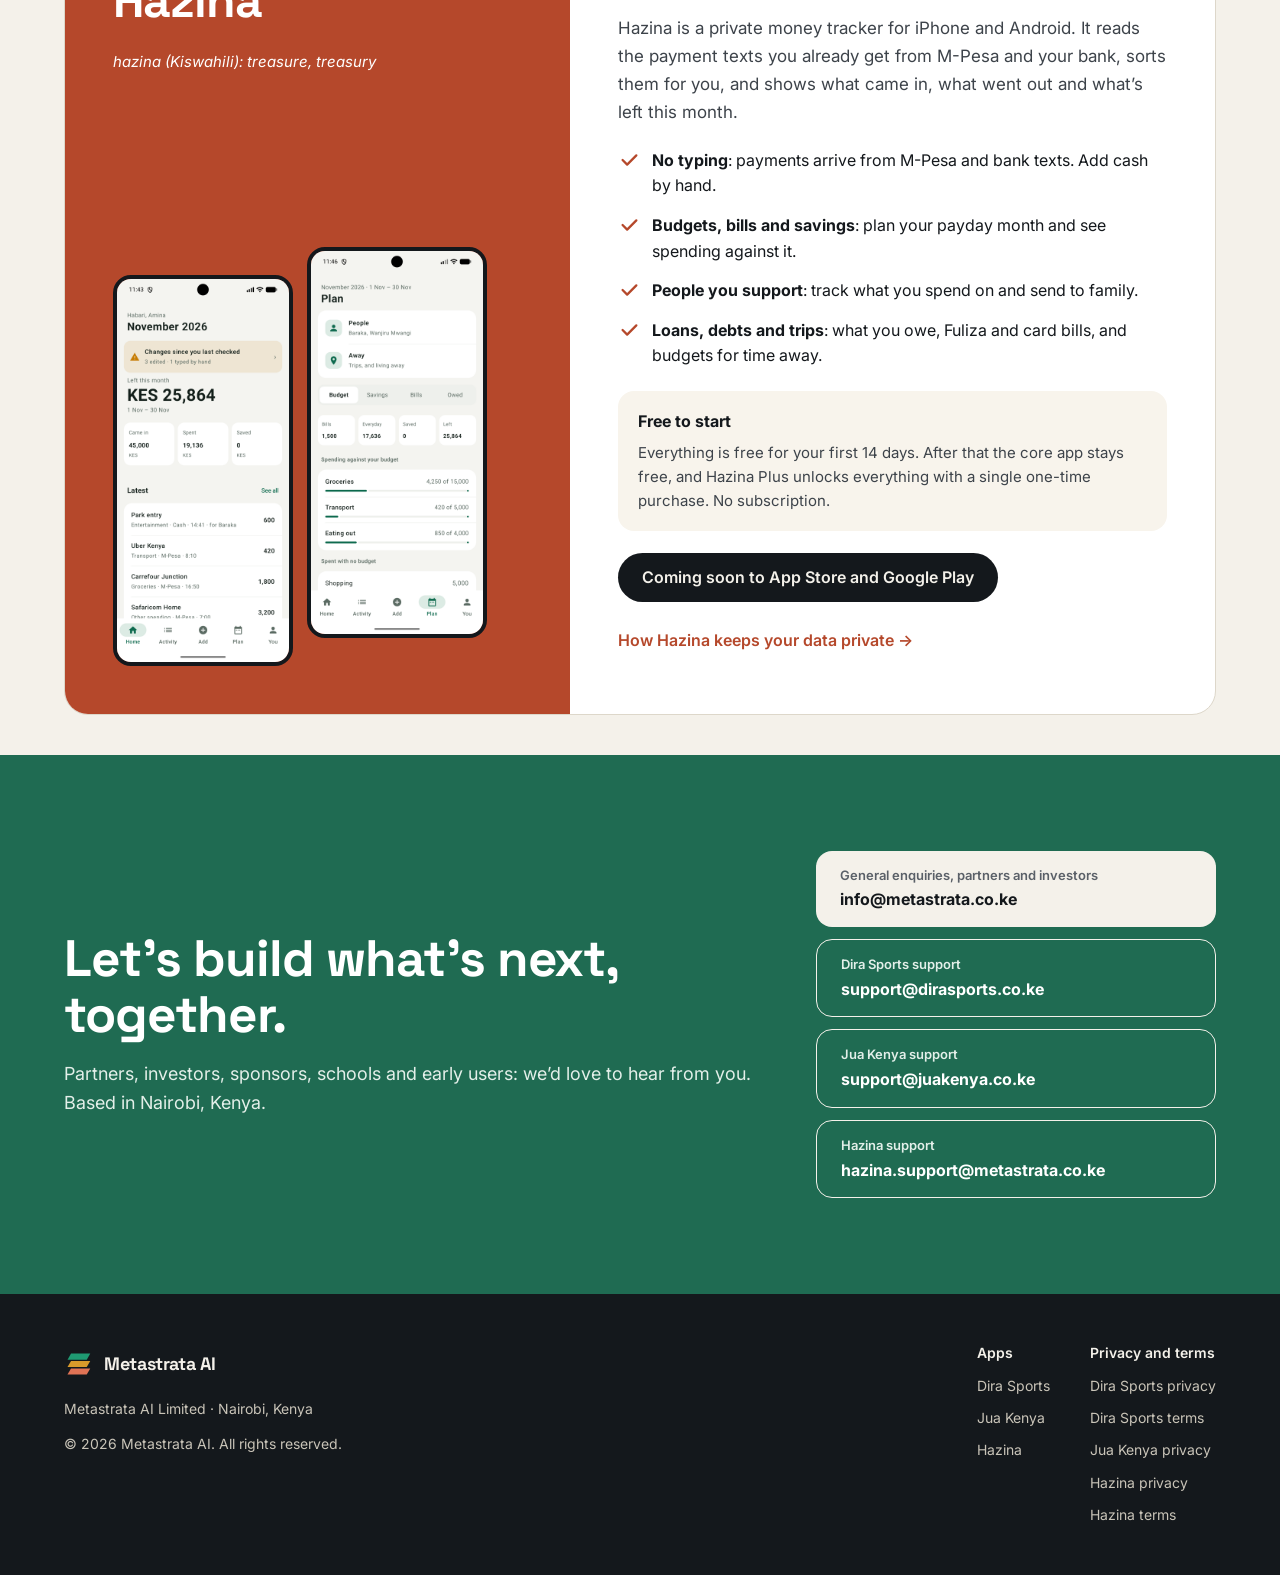
==== commit aaf65e08: "Contact: info@ for general enquiries, support address per app Co-Authored-By: Claude Opus 5.5 <norep" ====
--- a/index.html
+++ b/index.html
@@ -183,9 +183,10 @@
       <p>Partners, investors, sponsors, schools and early users: we’d love to hear from you. Based in Nairobi, Kenya.</p>
     </div>
     <div class="contact-list">
-      <a class="contact-item" href="mailto:support@juakenya.co.ke"><span>Jua Kenya and general enquiries</span><b>support@juakenya.co.ke</b></a>
-      <a class="contact-item" href="mailto:hazina.support@metastrata.co.ke"><span>Hazina support</span><b>hazina.support@metastrata.co.ke</b></a>
-      <a class="contact-item ghost" href="https://www.dirasports.co.ke"><span>Dira Sports members</span><b>Help at dirasports.co.ke</b></a>
+      <a class="contact-item" href="mailto:info@metastrata.co.ke"><span>General enquiries, partners and investors</span><b>info@metastrata.co.ke</b></a>
+      <a class="contact-item ghost" href="mailto:support@dirasports.co.ke"><span>Dira Sports support</span><b>support@dirasports.co.ke</b></a>
+      <a class="contact-item ghost" href="mailto:support@juakenya.co.ke"><span>Jua Kenya support</span><b>support@juakenya.co.ke</b></a>
+      <a class="contact-item ghost" href="mailto:hazina.support@metastrata.co.ke"><span>Hazina support</span><b>hazina.support@metastrata.co.ke</b></a>
     </div>
   </div>
 </section>
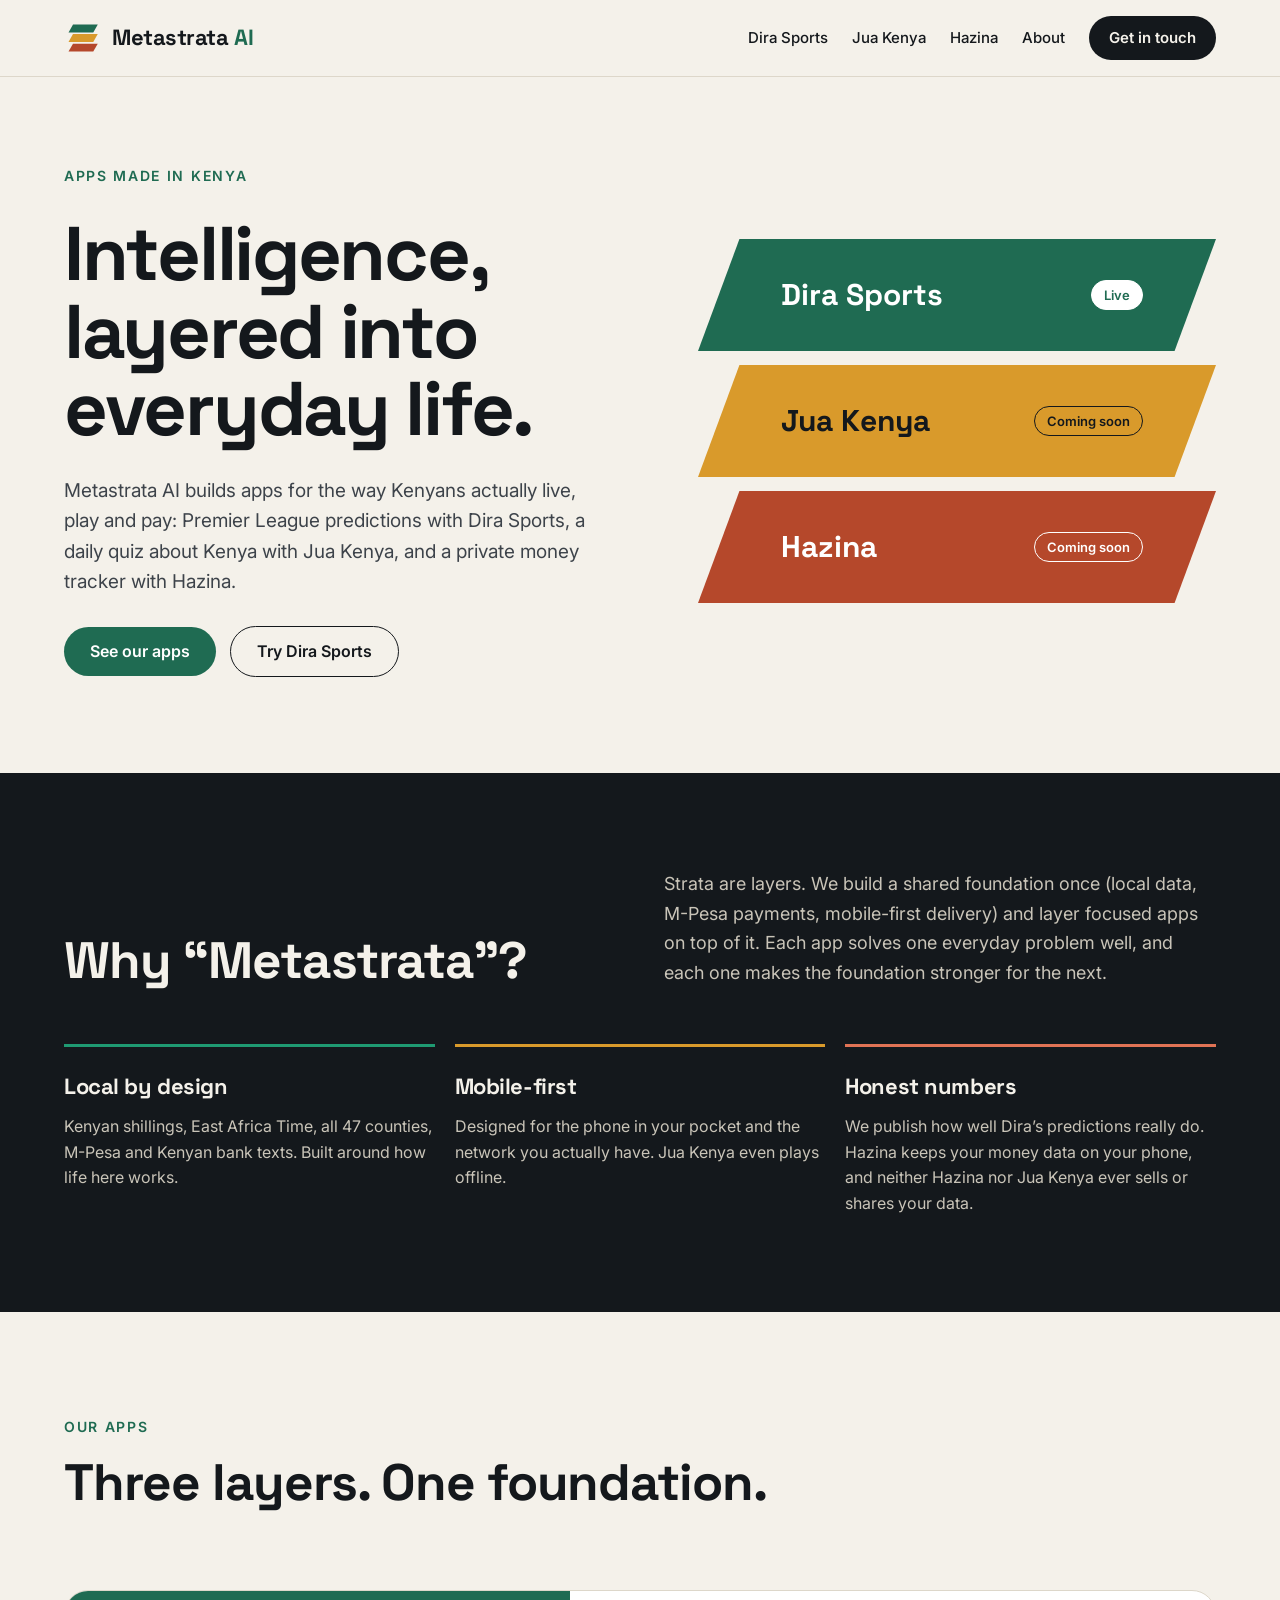
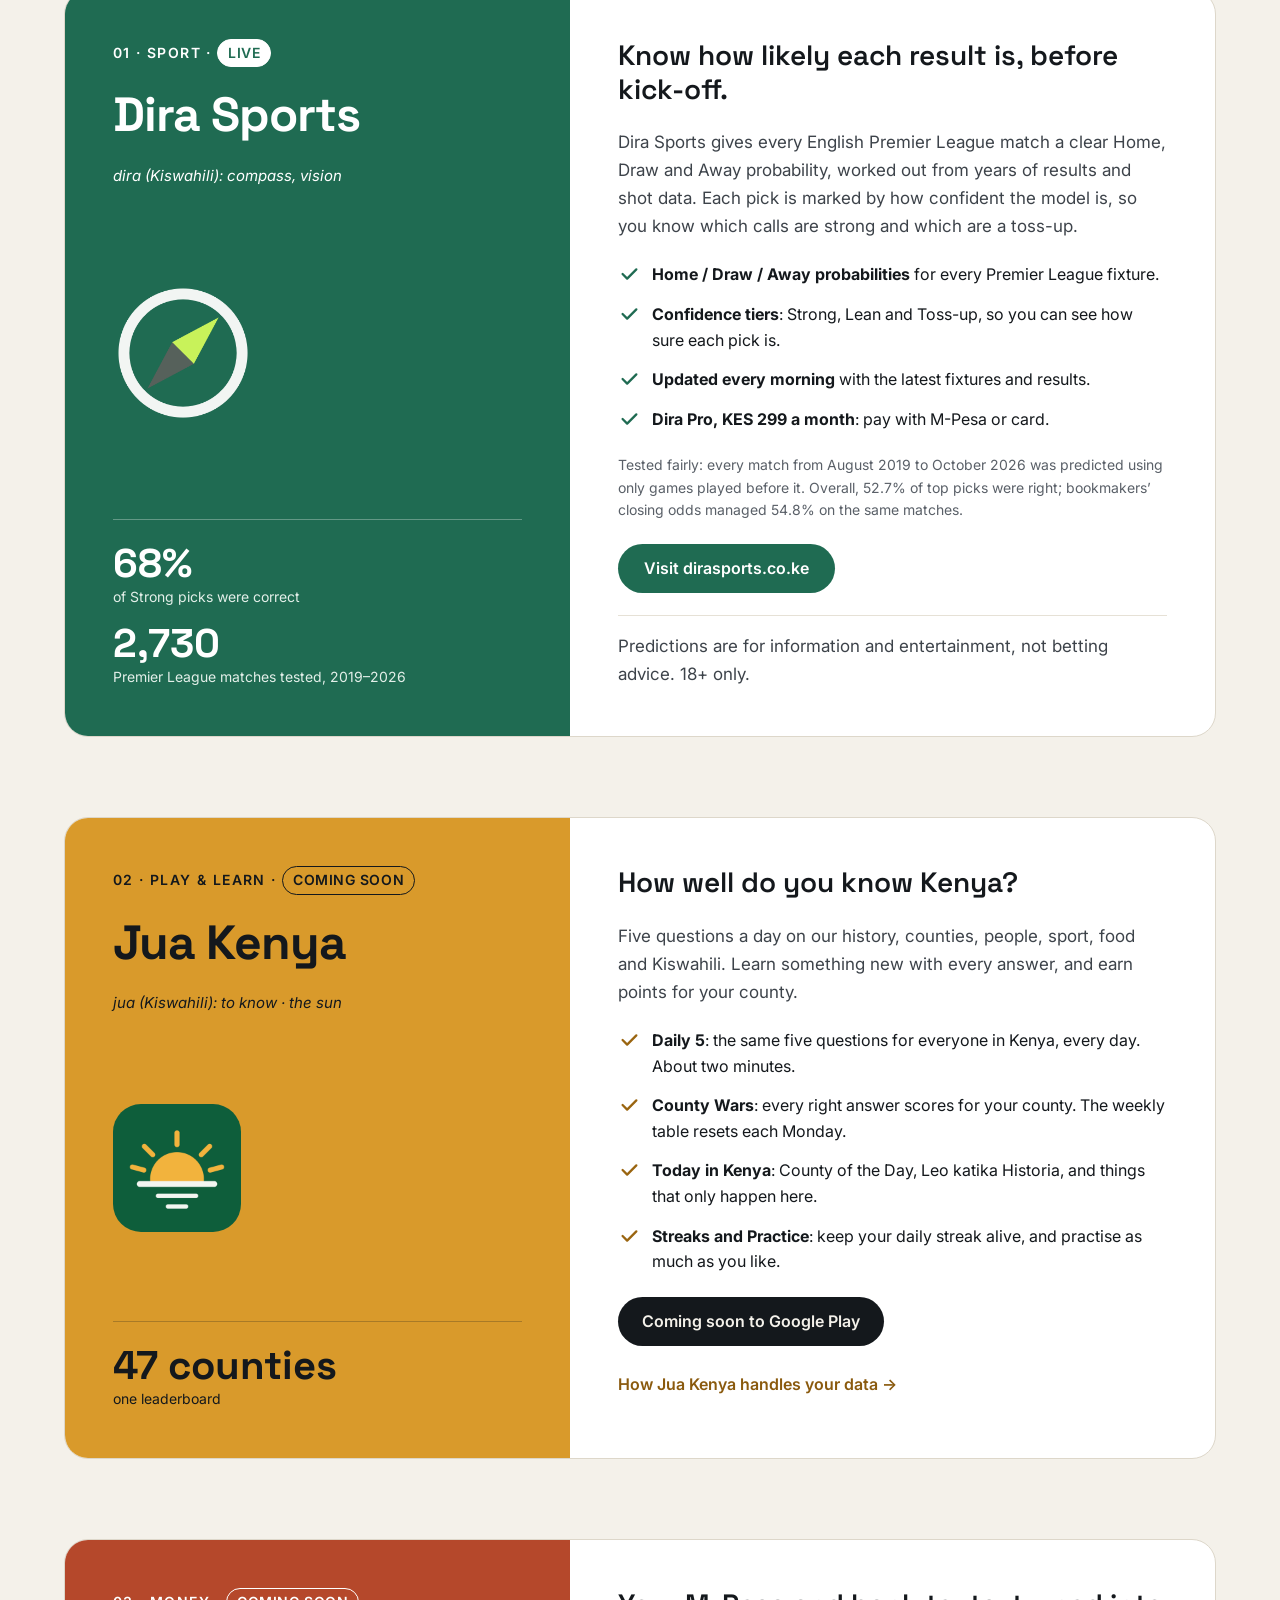
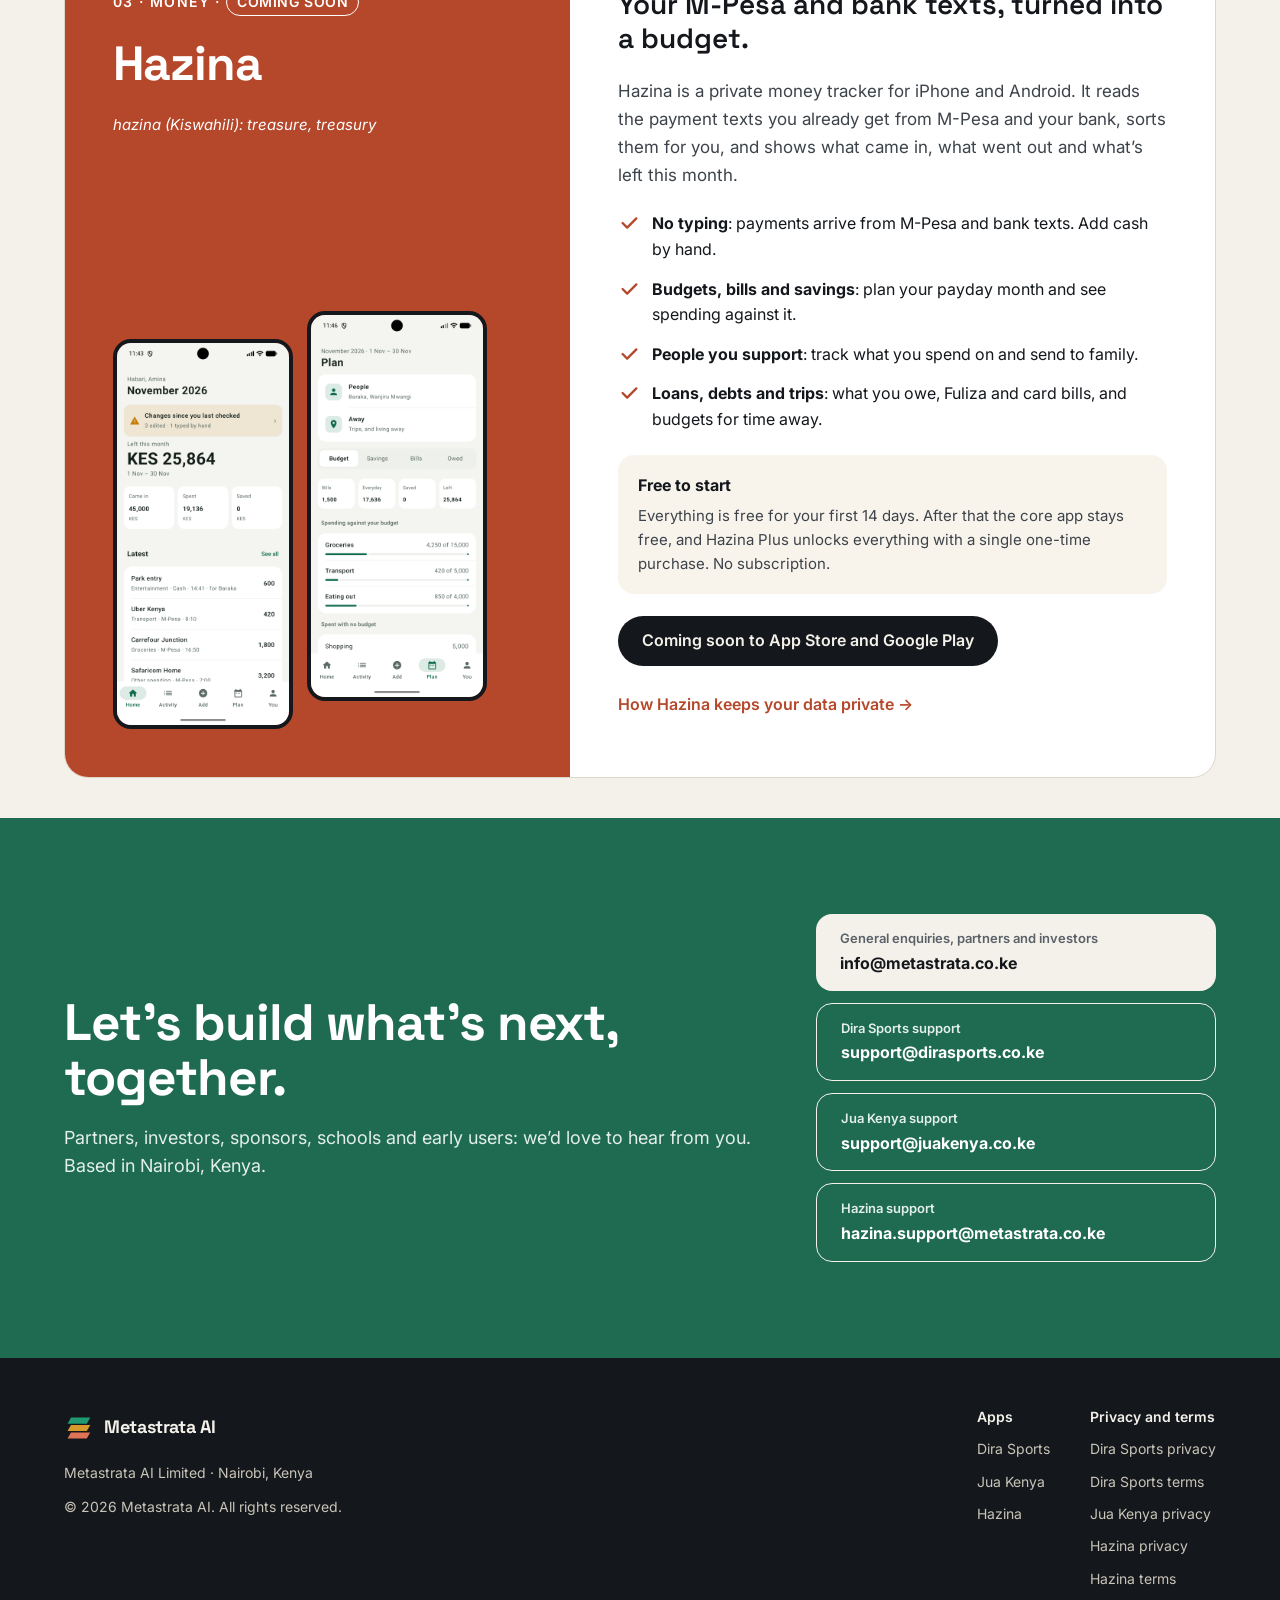
==== commit ec8a6aef: "Jua Kenya privacy policy at /juakenya/privacy/ Co-Authored-By: Claude Opus 5.5 <noreply@anthropic.co" ====
--- a/index.html
+++ b/index.html
@@ -136,7 +136,7 @@
       </ul>
       <div class="actions">
         <span class="pill-static">Coming soon to Google Play</span>
-        <a class="link-arrow" href="https://juakenya.co.ke">Visit juakenya.co.ke →</a>
+        <a class="link-arrow" href="/juakenya/privacy/">How Jua Kenya handles your data →</a>
       </div>
     </div>
   </div>
@@ -213,7 +213,7 @@
       <h2>Privacy and terms</h2>
       <a href="https://www.dirasports.co.ke/privacy">Dira Sports privacy</a>
       <a href="https://www.dirasports.co.ke/terms">Dira Sports terms</a>
-      <a href="https://juakenya.co.ke/privacy">Jua Kenya privacy</a>
+      <a href="/juakenya/privacy/">Jua Kenya privacy</a>
       <a href="/hazina/privacy/">Hazina privacy</a>
       <a href="/hazina/terms/">Hazina terms</a>
     </nav>
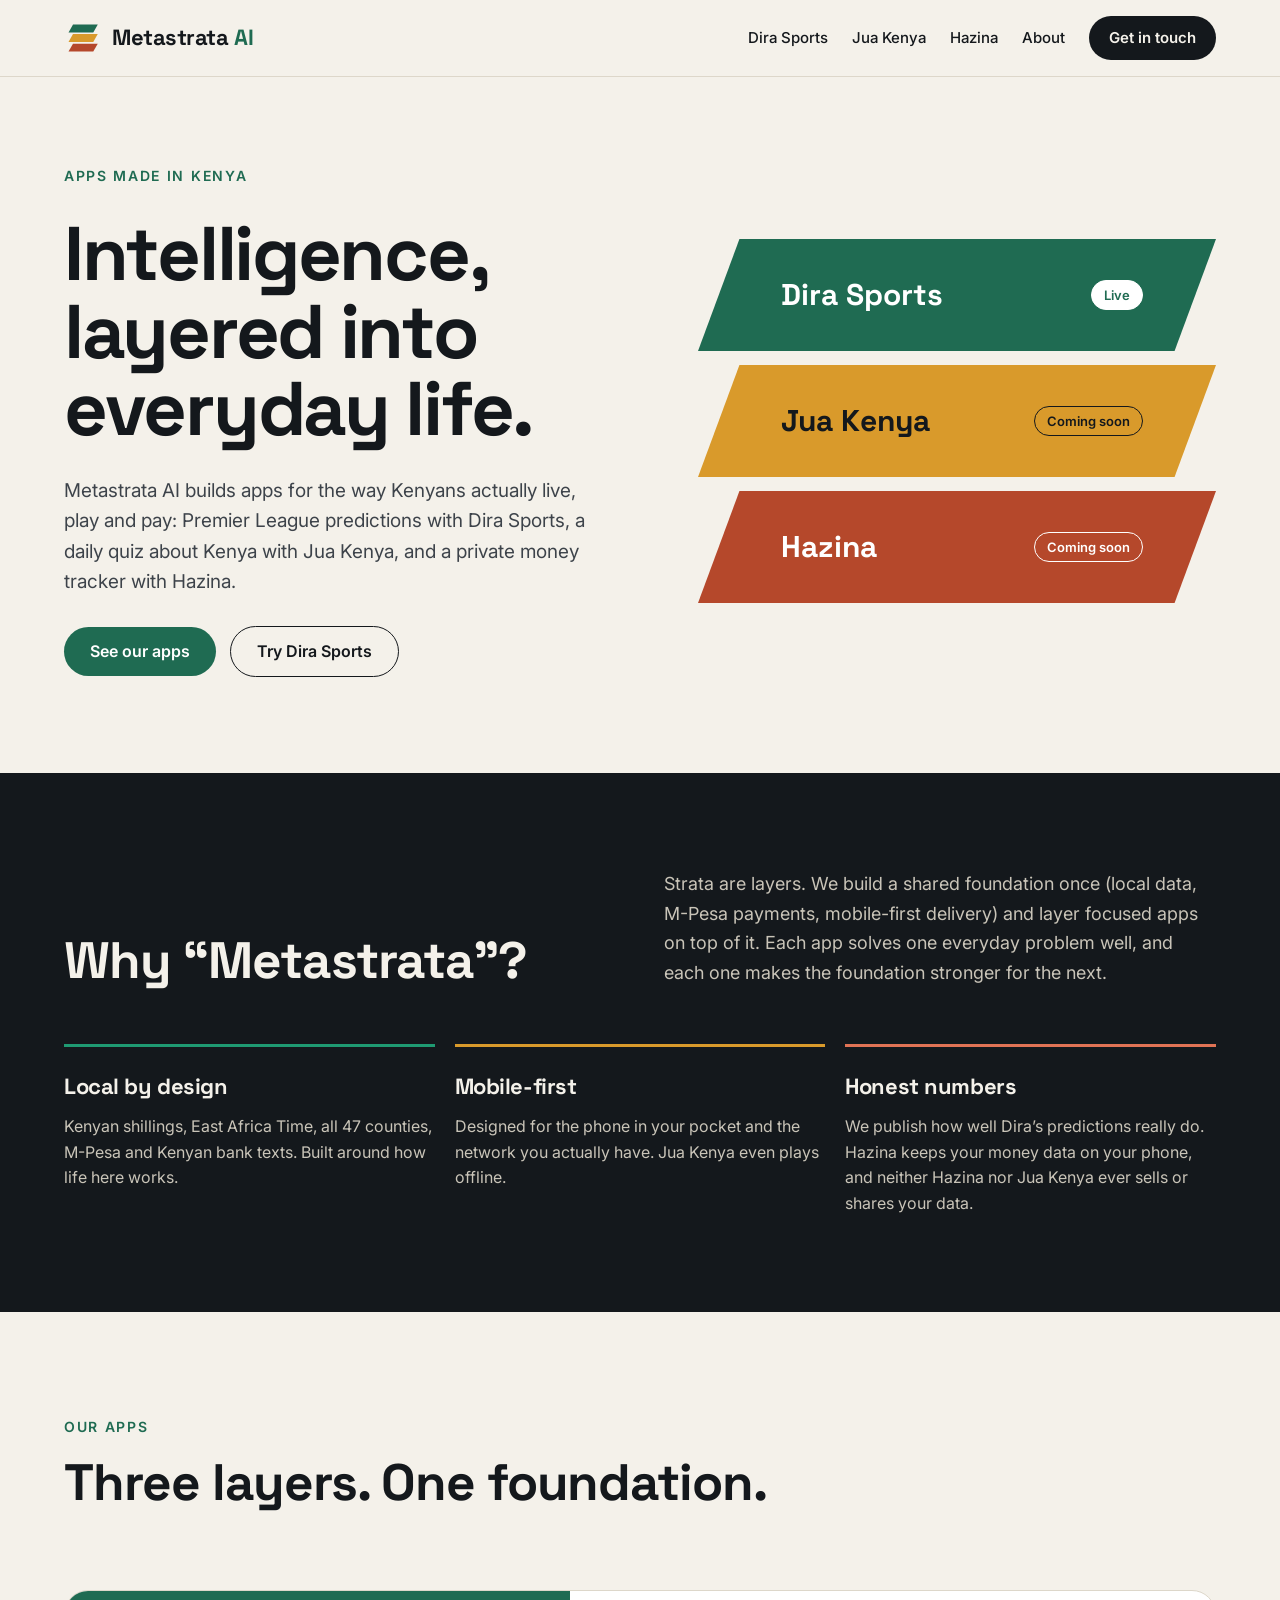
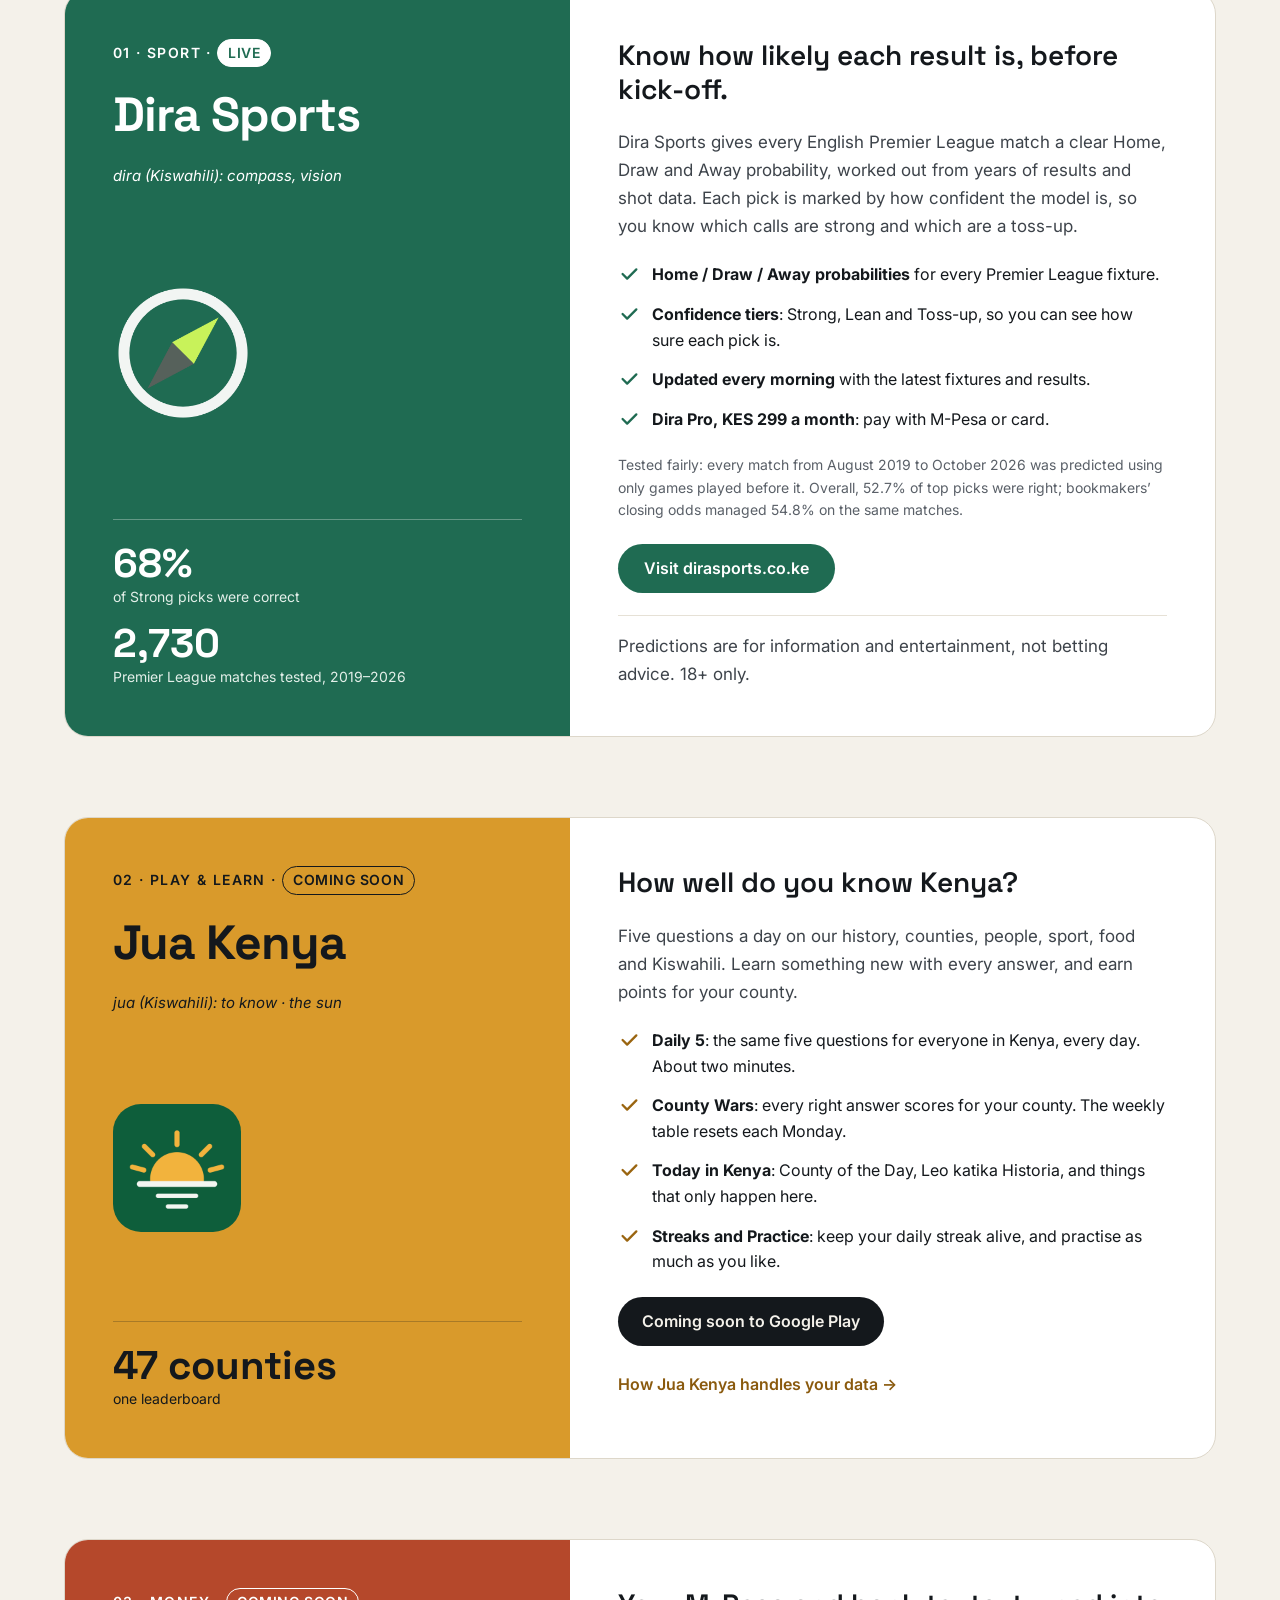
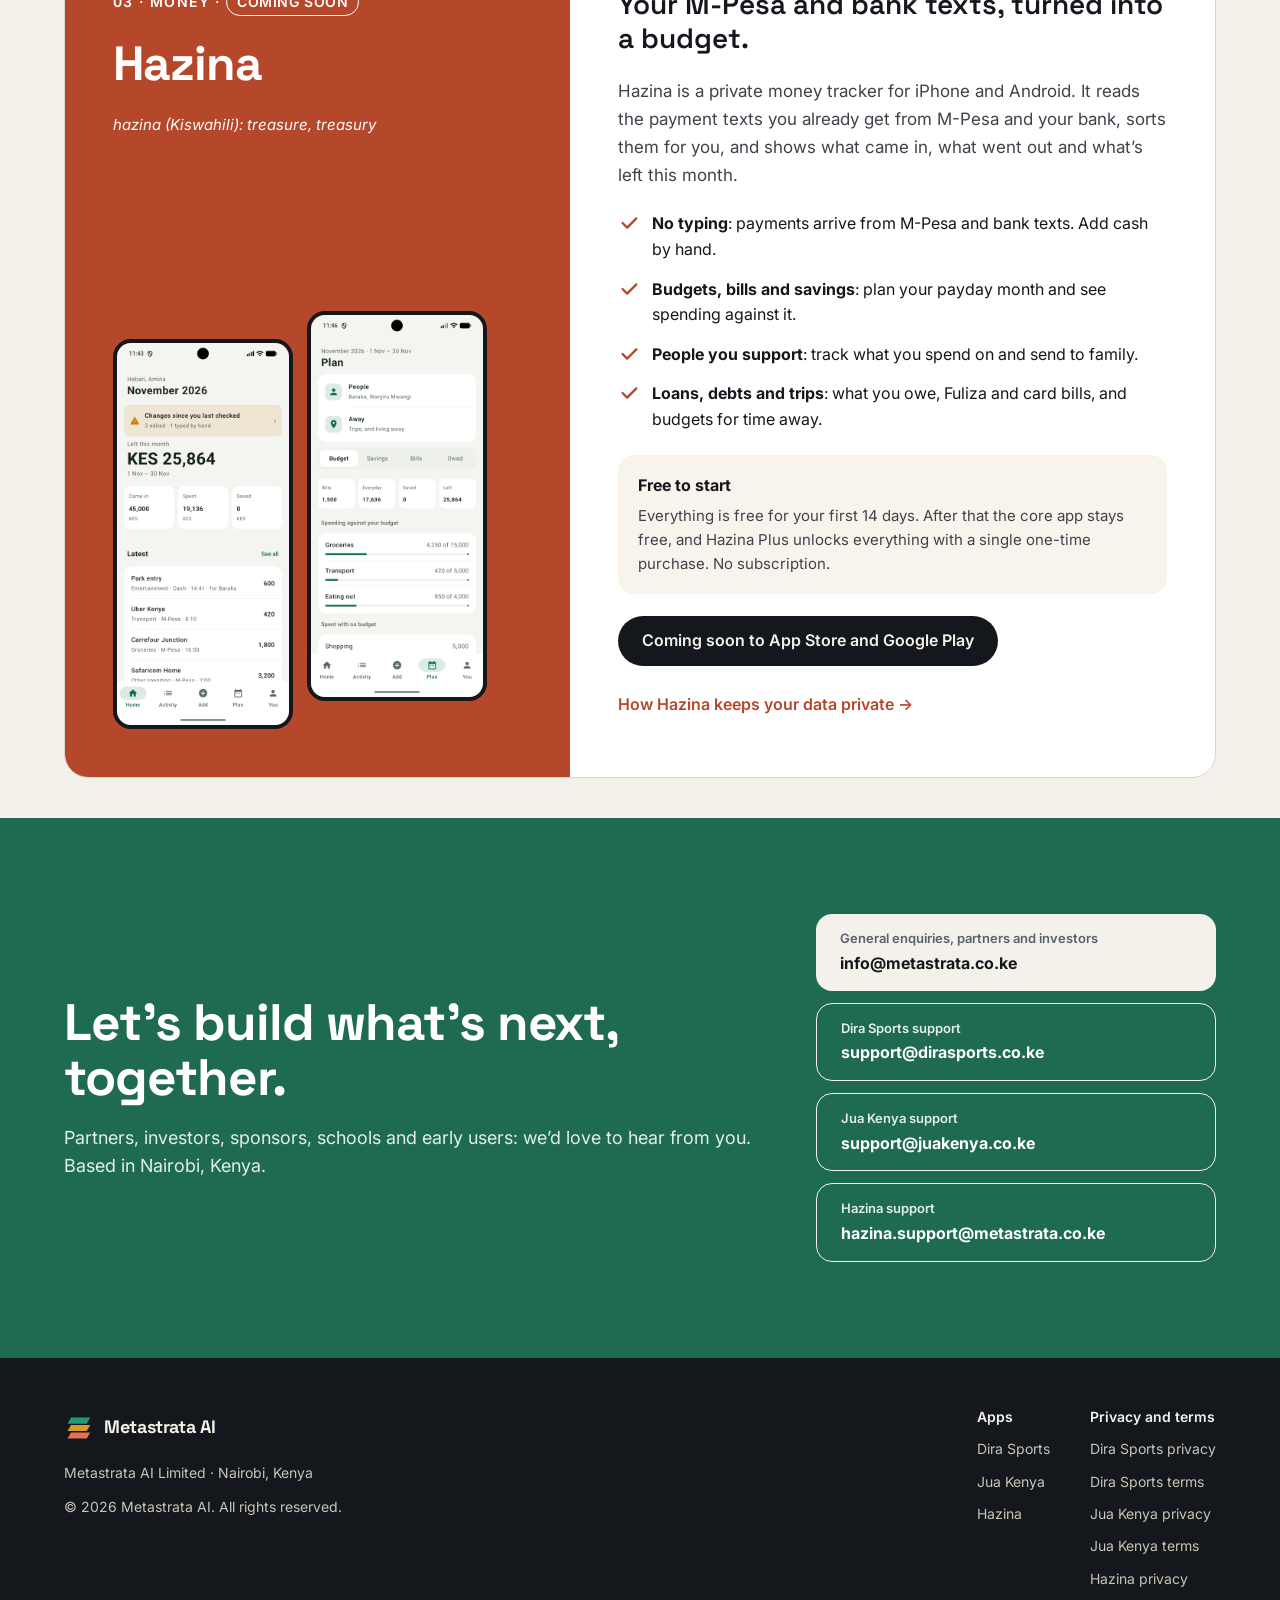
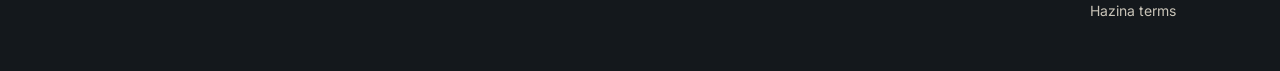
==== commit 8d96cb48: "Jua Kenya terms of use at /juakenya/terms/ Co-Authored-By: Claude Opus 5.5 <noreply@anthropic.com>" ====
--- a/index.html
+++ b/index.html
@@ -214,6 +214,7 @@
       <a href="https://www.dirasports.co.ke/privacy">Dira Sports privacy</a>
       <a href="https://www.dirasports.co.ke/terms">Dira Sports terms</a>
       <a href="/juakenya/privacy/">Jua Kenya privacy</a>
+      <a href="/juakenya/terms/">Jua Kenya terms</a>
       <a href="/hazina/privacy/">Hazina privacy</a>
       <a href="/hazina/terms/">Hazina terms</a>
     </nav>
